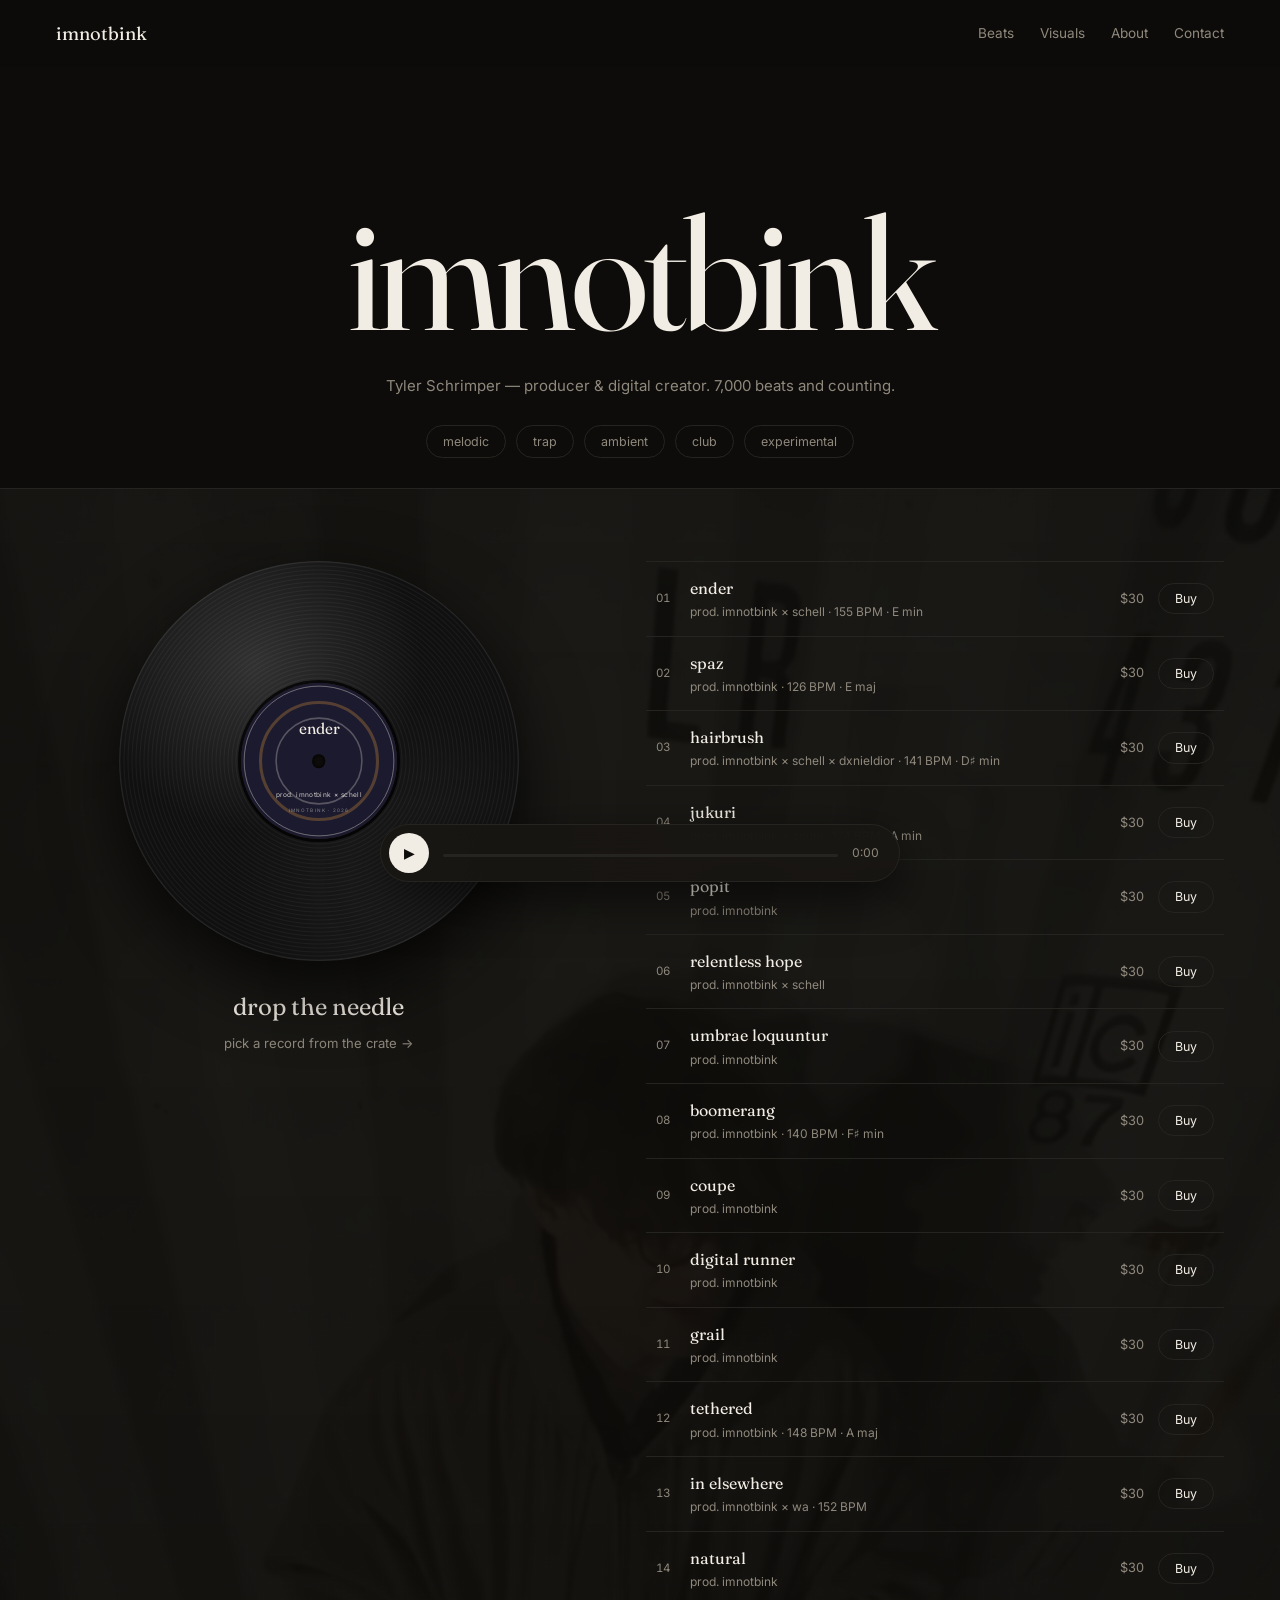
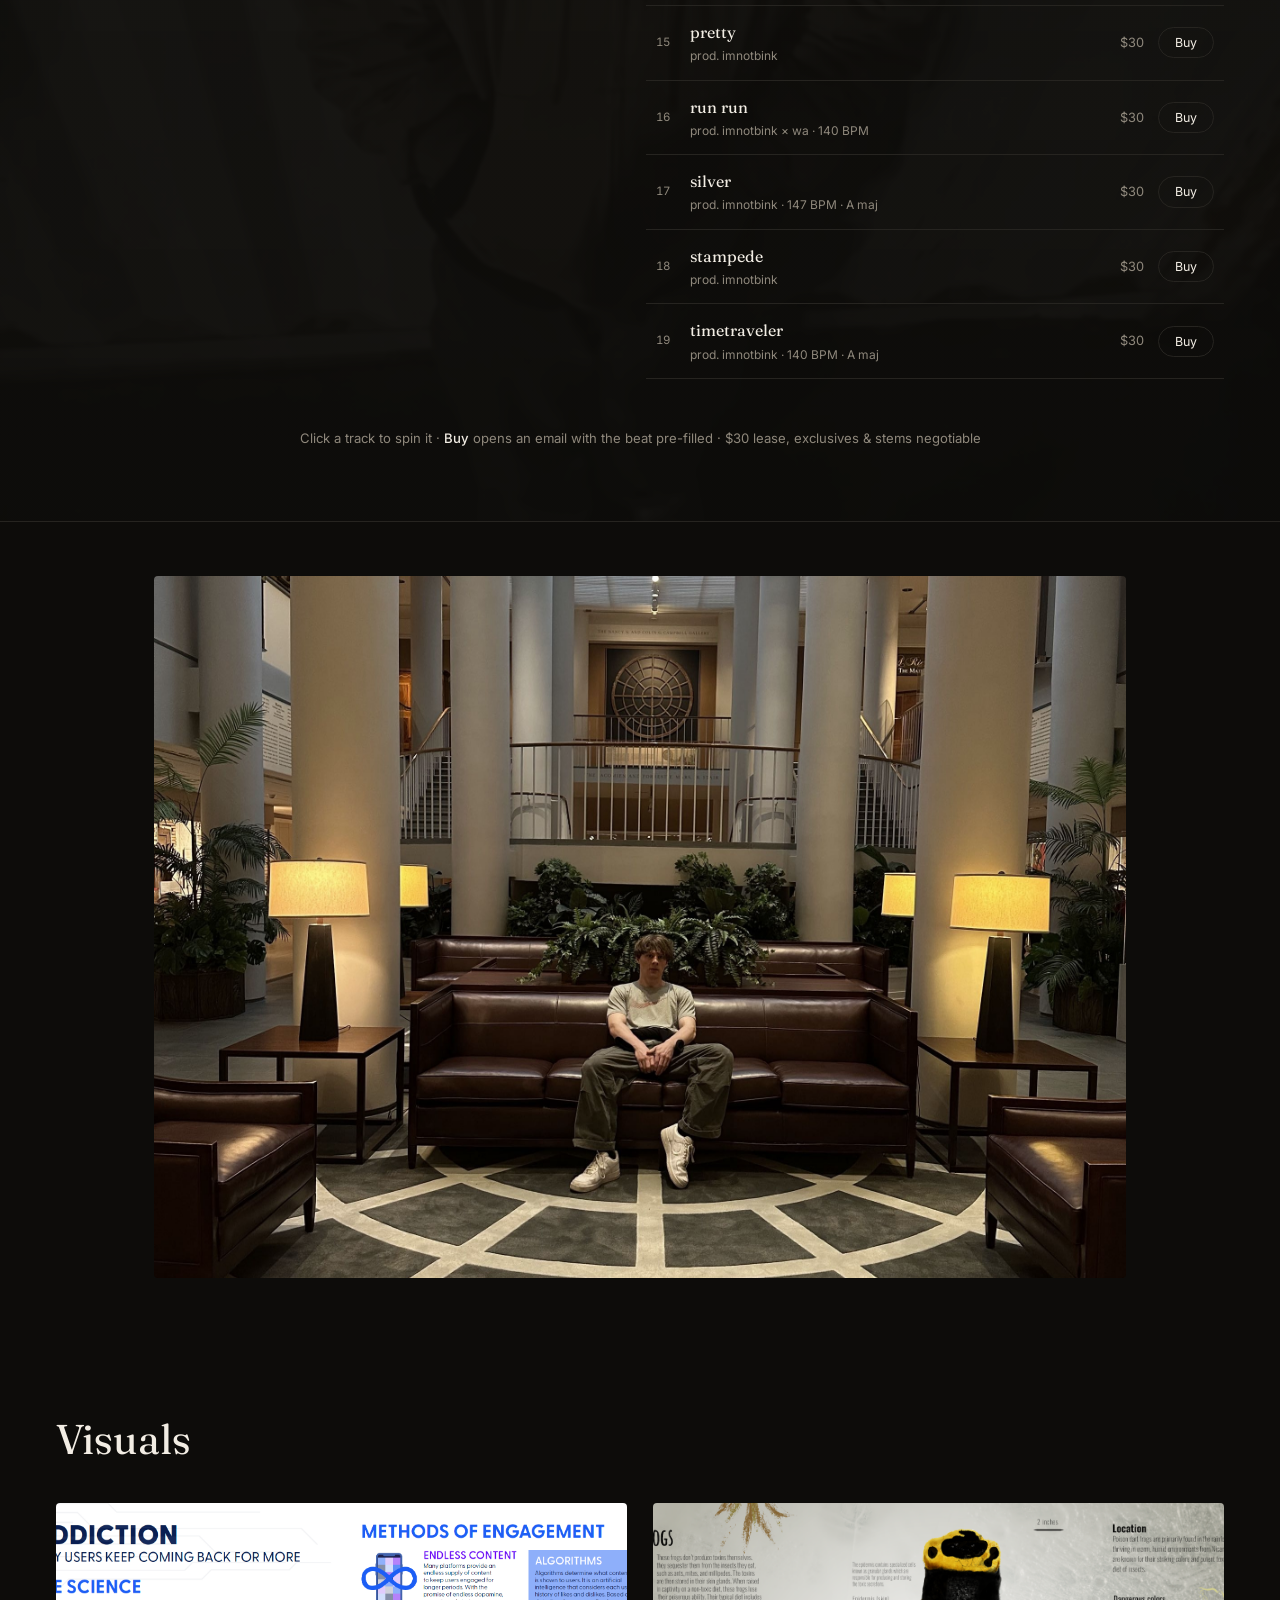
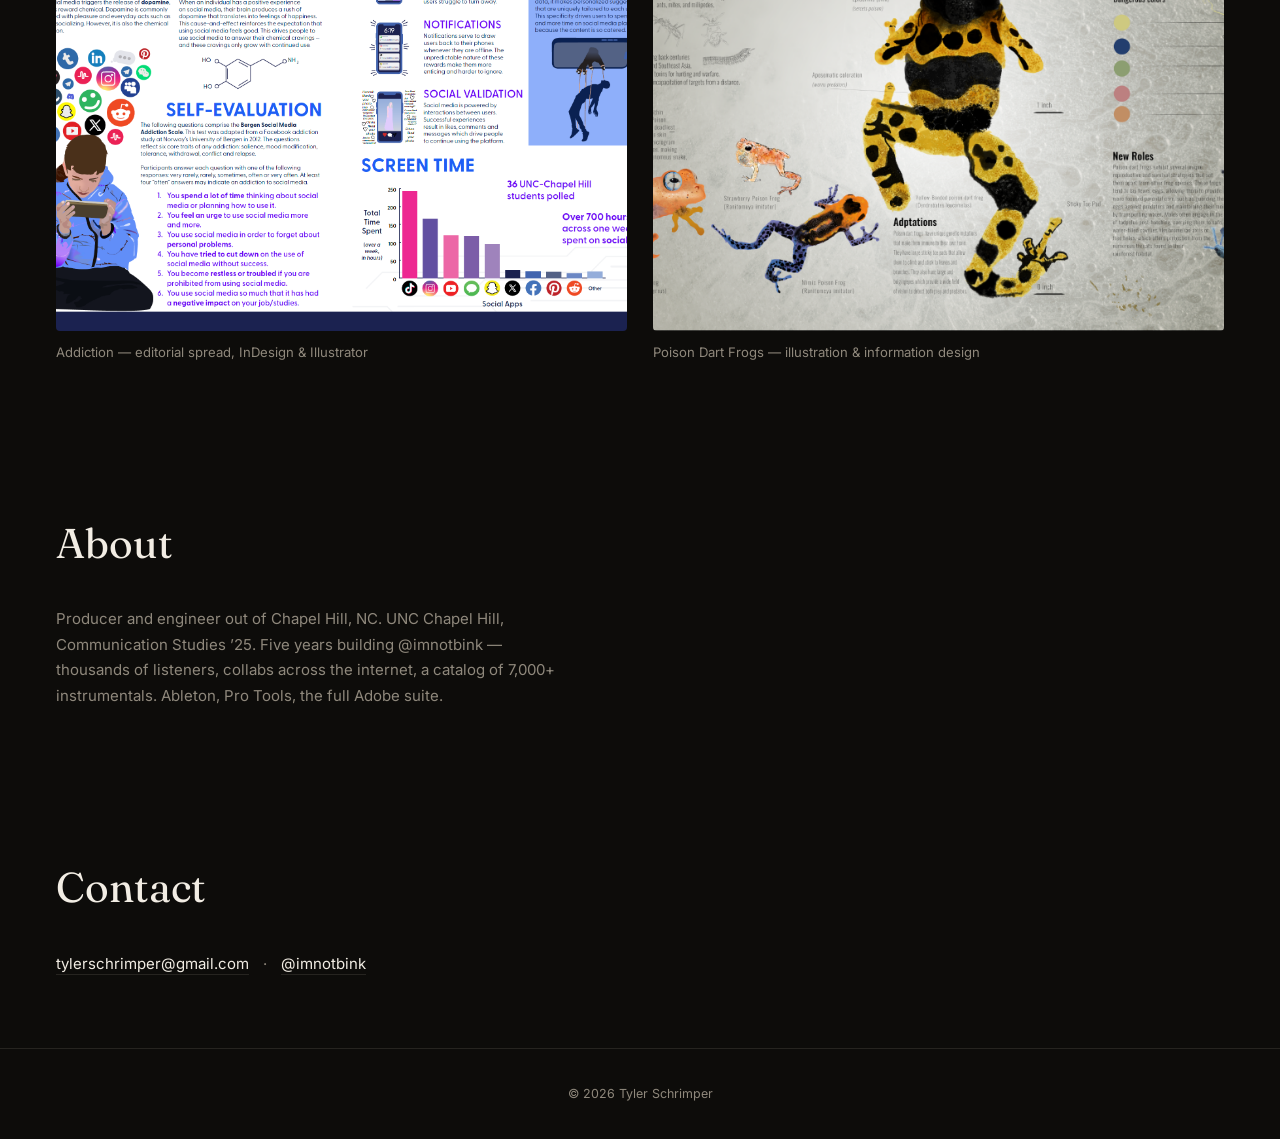
==== index.html @ 898bf763 "Vinyl turntable centerpiece + Desktop for-sale catalog + container photo backdrop - Beats section re" ====
<!DOCTYPE html>
<html lang="en">
<head>
  <meta charset="UTF-8" />
  <meta name="viewport" content="width=device-width, initial-scale=1.0" />
  <title>imnotbink — Tyler Schrimper</title>
  <meta name="description" content="imnotbink — Tyler Schrimper. Producer & digital creator. Beats, visuals, brand work." />
  <link rel="preconnect" href="https://fonts.googleapis.com" />
  <link rel="preconnect" href="https://fonts.gstatic.com" crossorigin />
  <link href="https://fonts.googleapis.com/css2?family=Fraunces:ital,opsz,wght@0,9..144,300..700;1,9..144,300..700&family=Inter:wght@400;500&display=swap" rel="stylesheet" />
  <link rel="stylesheet" href="style.css" />
</head>
<body>

  <nav class="nav">
    <a href="#top" class="logo">imnotbink</a>
    <div class="nav-links">
      <a href="#beats">Beats</a>
      <a href="#visuals">Visuals</a>
      <a href="#about">About</a>
      <a href="#contact">Contact</a>
    </div>
  </nav>

  <header class="hero" id="top">
    <h1>imnotbink</h1>
    <p class="hero-sub">Tyler Schrimper — producer &amp; digital creator. 7,000 beats and counting.</p>
    <div class="tags">
      <span>melodic</span><span>trap</span><span>ambient</span><span>club</span><span>experimental</span>
    </div>
  </header>

  <section id="beats" class="section beats-stage">
    <div class="stage">
      <div class="turntable">
        <div class="vinyl" id="vinyl">
          <div class="vinyl-label" id="vinylLabel"></div>
        </div>
        <div class="now">
          <div class="now-title" id="nowTitle">drop the needle</div>
          <div class="now-credit" id="nowCredit">pick a record from the crate →</div>
        </div>
      </div>
      <ol class="tracklist" id="tracklist"></ol>
    </div>
    <p class="note">Click a track to spin it · <b>Buy</b> opens an email with the beat pre-filled · $30 lease, exclusives &amp; stems negotiable</p>
  </section>

  <section id="photo" class="photo-block">
    <img src="img/tyler.jpg" alt="Tyler Schrimper" />
  </section>

  <section id="visuals" class="section">
    <h2>Visuals</h2>
    <div class="design-grid">
      <figure>
        <img src="img/addiction.png" alt="Infographic on social media addiction" loading="lazy" />
        <figcaption>Addiction — editorial spread, InDesign &amp; Illustrator</figcaption>
      </figure>
      <figure>
        <img src="img/frog.png" alt="Poison dart frog illustrated infographic" loading="lazy" />
        <figcaption>Poison Dart Frogs — illustration &amp; information design</figcaption>
      </figure>
    </div>
  </section>

  <section id="about" class="section about">
    <h2>About</h2>
    <p>
      Producer and engineer out of Chapel Hill, NC. UNC Chapel Hill,
      Communication Studies ’25. Five years building @imnotbink —
      thousands of listeners, collabs across the internet, a catalog of
      7,000+ instrumentals. Ableton, Pro Tools, the full Adobe suite.
    </p>
  </section>

  <section id="contact" class="section contact">
    <h2>Contact</h2>
    <p>
      <a href="mailto:tylerschrimper@gmail.com">tylerschrimper@gmail.com</a>
      <span>·</span>
      <a href="https://instagram.com/imnotbink" target="_blank" rel="noopener">@imnotbink</a>
    </p>
  </section>

  <footer>© 2026 Tyler Schrimper</footer>

  <div class="player-bar" id="playerBar" hidden>
    <button id="pbToggle" aria-label="Play/pause">▶</button>
    <div class="pb-info">
      <b id="pbTitle"></b>
      <div class="pb-track"><div class="pb-progress" id="pbProgress"></div></div>
    </div>
    <span id="pbTime">0:00</span>
  </div>

  <script src="script.js"></script>
</body>
</html>
---- style.css ----
/* imnotbink — minimal, Foliom-inspired */

:root {
  --bg: #0d0c0a;
  --text: #f2ede4;
  --muted: #8f887c;
  --line: #262420;
  --accent: #f2ede4;
}

* { margin: 0; padding: 0; box-sizing: border-box; }
html { scroll-behavior: smooth; }

body {
  background: var(--bg);
  color: var(--text);
  font-family: "Inter", system-ui, sans-serif;
  font-size: 15px;
  line-height: 1.7;
  -webkit-font-smoothing: antialiased;
}

h1, h2, .logo { font-family: "Fraunces", Georgia, serif; font-weight: 400; }
a { color: var(--text); text-decoration: none; }
img { max-width: 100%; display: block; }

/* ---------- nav ---------- */
.nav {
  position: sticky; top: 0; z-index: 50;
  display: flex; align-items: center; justify-content: space-between;
  padding: 18px clamp(20px, 5vw, 56px);
  background: rgba(13, 12, 10, 0.85);
  backdrop-filter: blur(12px);
}
.logo { font-size: 1.15rem; }
.nav-links { display: flex; gap: 26px; }
.nav-links a { color: var(--muted); font-size: 0.85rem; }
.nav-links a:hover { color: var(--text); }

/* ---------- hero ---------- */
.hero {
  text-align: center;
  padding: clamp(70px, 14vh, 150px) 20px 30px;
}
.hero h1 {
  font-size: clamp(4rem, 14vw, 10rem);
  line-height: 1;
  letter-spacing: -0.03em;
}
.hero-sub { color: var(--muted); margin-top: 20px; }
.tags { display: flex; gap: 10px; justify-content: center; flex-wrap: wrap; margin-top: 26px; }
.tags span {
  border: 1px solid var(--line);
  border-radius: 999px;
  padding: 5px 16px;
  font-size: 0.78rem;
  color: var(--muted);
}

/* ---------- beats: turntable + crate ---------- */
.section { padding: clamp(50px, 8vh, 90px) clamp(20px, 5vw, 56px); }

.beats-stage {
  position: relative;
  background:
    linear-gradient(rgba(13, 12, 10, 0.9), rgba(13, 12, 10, 0.96)),
    url("img/container.jpg") center 30% / cover no-repeat;
  border-block: 1px solid var(--line);
}

.stage {
  display: grid;
  grid-template-columns: minmax(320px, 1fr) minmax(300px, 1.1fr);
  gap: clamp(30px, 5vw, 70px);
  align-items: start;
}

.turntable {
  position: sticky; top: 90px;
  text-align: center;
}
.vinyl {
  position: relative;
  width: min(400px, 78vw);
  aspect-ratio: 1;
  margin: 0 auto;
  border-radius: 50%;
  background:
    radial-gradient(circle at 34% 26%, rgba(255, 255, 255, 0.14), transparent 42%),
    radial-gradient(circle at 70% 78%, rgba(255, 255, 255, 0.05), transparent 40%),
    repeating-radial-gradient(circle, #101010 0px, #101010 2px, #1b1b1b 3px, #101010 4px),
    #101010;
  box-shadow: 0 26px 70px rgba(0, 0, 0, 0.75), inset 0 0 2px rgba(255, 255, 255, 0.25);
}
.vinyl.spinning { animation: spin 1.8s linear infinite; }
@keyframes spin { to { transform: rotate(360deg); } }

.vinyl-label {
  position: absolute; inset: 30.5%;
  border-radius: 50%;
  overflow: hidden;
  background: #262019;
  box-shadow: 0 0 0 3px rgba(0, 0, 0, 0.8);
}
.vinyl-label svg { width: 100%; height: 100%; display: block; }
/* spindle hole */
.vinyl::after {
  content: "";
  position: absolute; left: 50%; top: 50%;
  width: 3.4%; aspect-ratio: 1;
  transform: translate(-50%, -50%);
  border-radius: 50%;
  background: var(--bg);
  box-shadow: inset 0 0 4px #000;
}

.now { margin-top: 26px; }
.now-title { font-family: "Fraunces", Georgia, serif; font-size: 1.5rem; }
.now-credit { color: var(--muted); font-size: 0.82rem; margin-top: 4px; }

/* crate */
.tracklist { list-style: none; counter-reset: trk; }
.tracklist li {
  counter-increment: trk;
  display: flex; align-items: center; gap: 14px;
  padding: 13px 10px;
  border-bottom: 1px solid var(--line);
  cursor: pointer;
  transition: background 0.15s ease;
}
.tracklist li:first-child { border-top: 1px solid var(--line); }
.tracklist li:hover { background: rgba(242, 237, 228, 0.05); }
.tracklist li.playing { background: rgba(242, 237, 228, 0.08); }
.tracklist li::before {
  content: counter(trk, decimal-leading-zero);
  color: var(--muted); font-size: 0.72rem;
  width: 20px; flex: none;
  font-variant-numeric: tabular-nums;
}
.trk-main { flex: 1; min-width: 0; }
.trk-title { font-family: "Fraunces", Georgia, serif; font-size: 1rem; }
.tracklist li.playing .trk-title::after { content: " ♪"; }
.trk-sub { color: var(--muted); font-size: 0.75rem; }
.trk-price { color: var(--muted); font-size: 0.8rem; flex: none; }
.beat-buy {
  flex: none;
  border: 1px solid var(--line);
  border-radius: 999px;
  padding: 4px 16px;
  font-size: 0.78rem;
  transition: border-color 0.2s ease, background 0.2s ease, color 0.2s ease;
}
.beat-buy:hover { background: var(--text); color: var(--bg); border-color: var(--text); }

.note { text-align: center; color: var(--muted); font-size: 0.82rem; margin-top: 48px; }
.note b { color: var(--text); font-weight: 500; }

@media (max-width: 820px) {
  .stage { grid-template-columns: 1fr; }
  .turntable { position: static; }
}

/* ---------- photo ---------- */
.photo-block { padding: clamp(30px, 6vh, 70px) clamp(20px, 12vw, 200px); }
.photo-block img {
  width: 100%;
  max-height: 78vh;
  object-fit: cover;
  border-radius: 4px;
  filter: saturate(0.92);
}

/* ---------- visuals ---------- */
.section h2 { font-size: clamp(1.8rem, 4vw, 2.6rem); margin-bottom: 28px; }
.design-grid {
  display: grid;
  grid-template-columns: repeat(auto-fit, minmax(300px, 1fr));
  gap: 26px;
}
.design-grid img { border-radius: 4px; aspect-ratio: 4/3; object-fit: cover; }
.design-grid figcaption { color: var(--muted); font-size: 0.82rem; margin-top: 10px; }

/* ---------- about / contact ---------- */
.about p { max-width: 58ch; color: var(--muted); }
.contact p { color: var(--muted); }
.contact a { border-bottom: 1px solid var(--line); padding-bottom: 1px; }
.contact a:hover { border-color: var(--text); }
.contact span { margin: 0 10px; }

footer {
  padding: 34px;
  text-align: center;
  color: var(--muted);
  font-size: 0.78rem;
  border-top: 1px solid var(--line);
}

/* ---------- player bar ---------- */
.player-bar {
  position: fixed; left: 50%; bottom: 18px; transform: translateX(-50%);
  width: min(520px, calc(100vw - 32px));
  display: flex; align-items: center; gap: 14px;
  background: rgba(24, 22, 19, 0.92);
  backdrop-filter: blur(14px);
  border: 1px solid var(--line);
  border-radius: 999px;
  padding: 8px 20px 8px 8px;
  box-shadow: 0 16px 50px rgba(0, 0, 0, 0.6);
  z-index: 60;
}
.player-bar button {
  width: 40px; height: 40px; border-radius: 50%; border: none; cursor: pointer;
  background: var(--text); color: var(--bg); font-size: 0.9rem;
}
.pb-info { flex: 1; min-width: 0; }
.pb-info b { font-family: "Fraunces", Georgia, serif; font-weight: 400; font-size: 0.9rem; display: block; margin-bottom: 5px; }
.pb-track { height: 3px; background: var(--line); border-radius: 999px; cursor: pointer; }
.pb-progress { height: 100%; width: 0; background: var(--text); border-radius: 999px; }
#pbTime { color: var(--muted); font-size: 0.75rem; font-variant-numeric: tabular-nums; }

@media (max-width: 640px) {
  .nav-links a:not(:first-child) { display: none; }
}
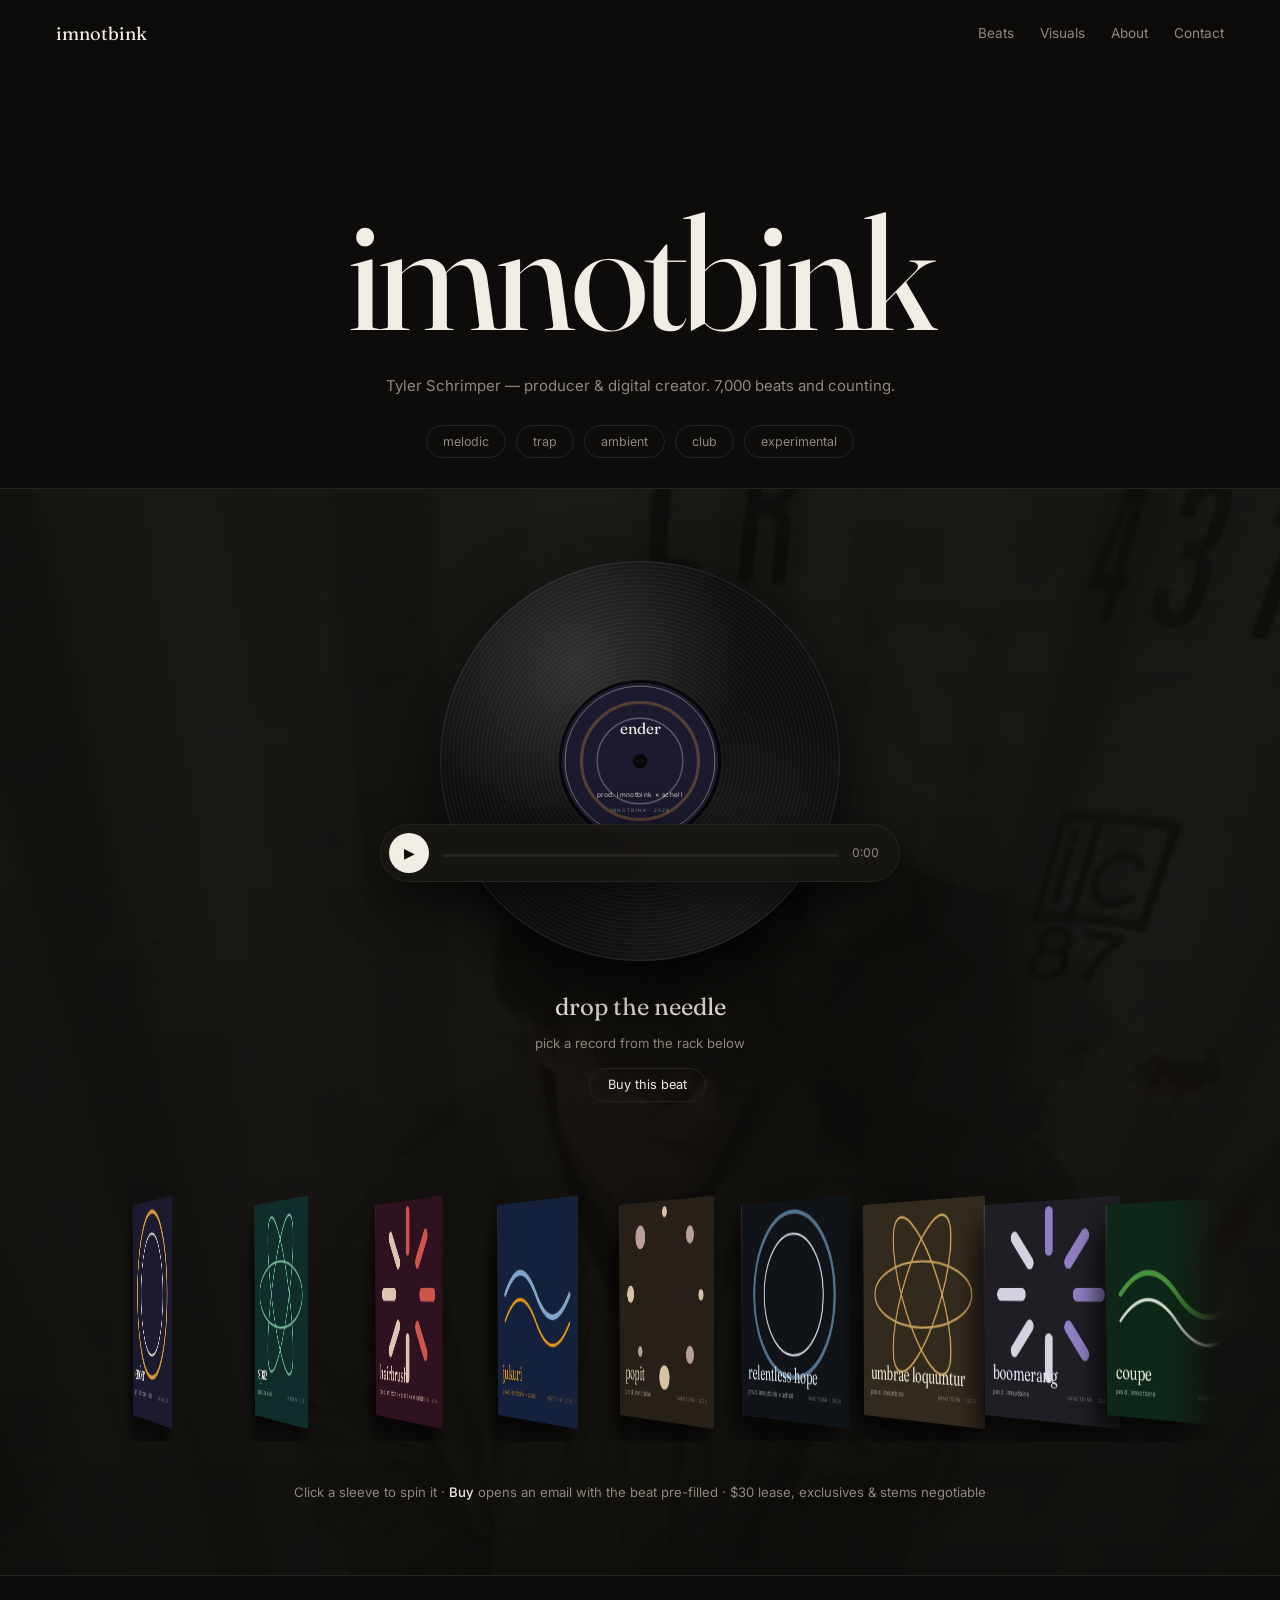
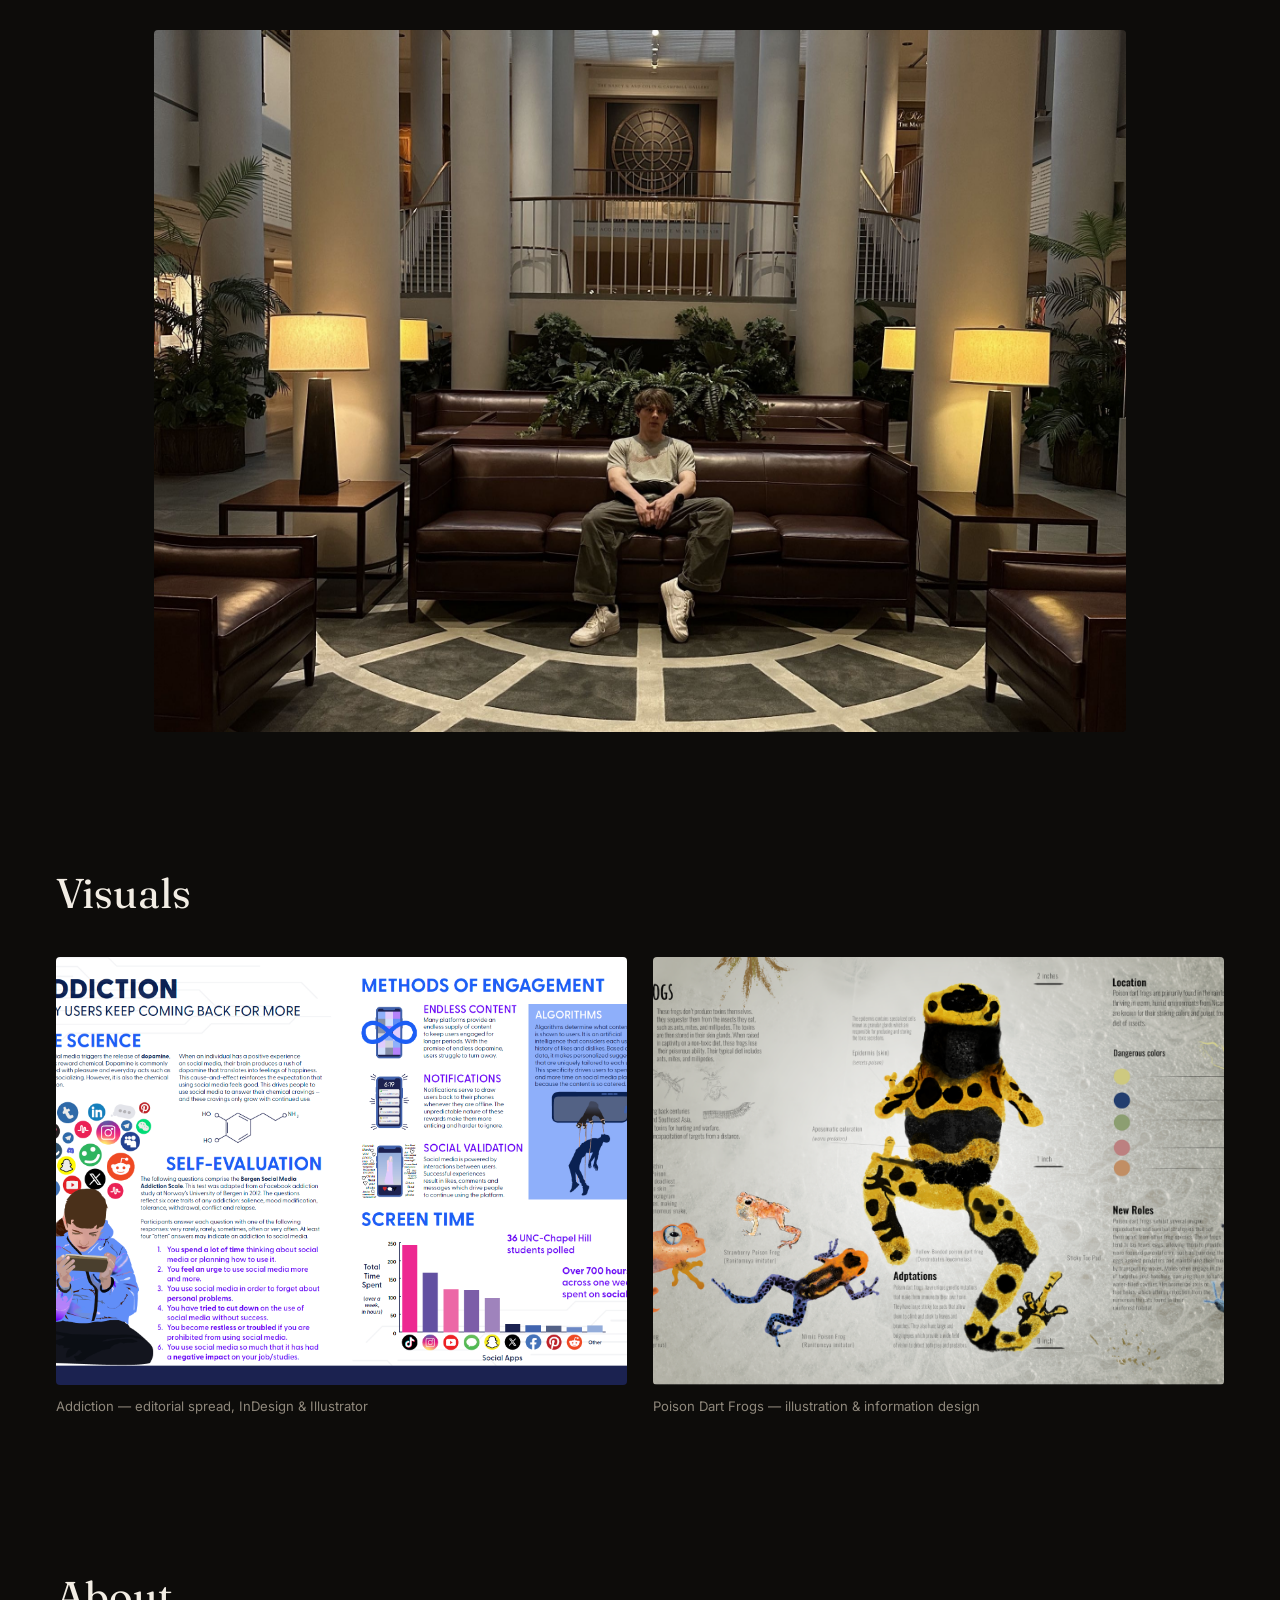
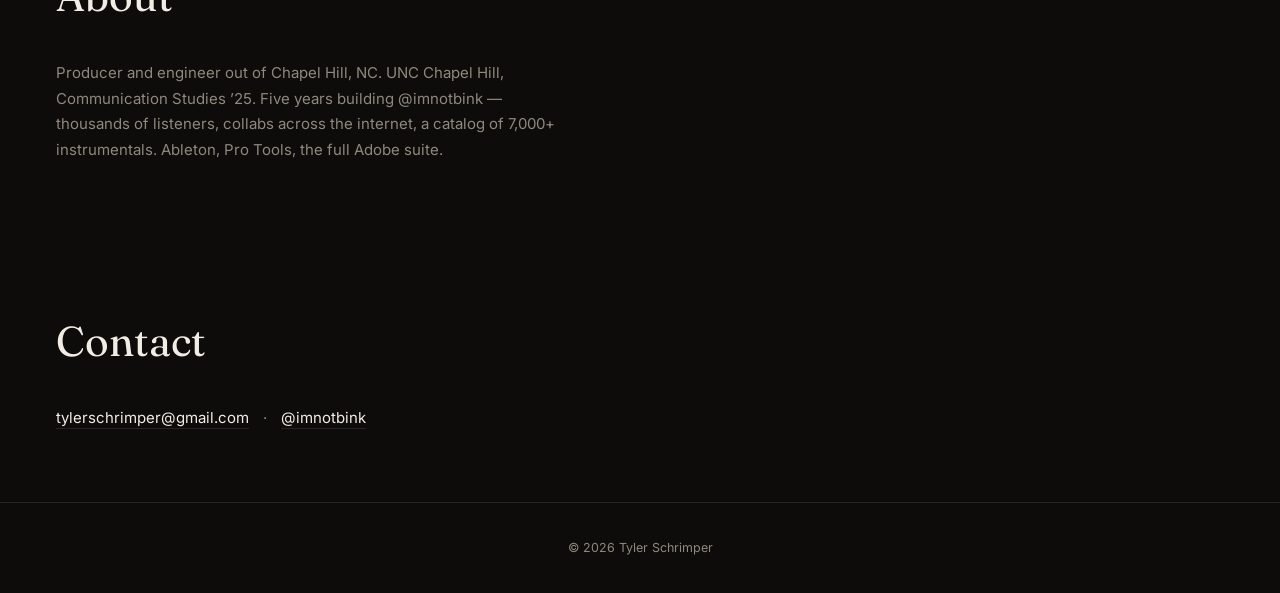
==== commit ab39c336: "Foliom-style fanned sleeve rack replaces crate tracklist - 19 square sleeves with generative art, st" ====
--- a/index.html
+++ b/index.html
@@ -31,19 +31,23 @@
   </header>
 
   <section id="beats" class="section beats-stage">
-    <div class="stage">
-      <div class="turntable">
-        <div class="vinyl" id="vinyl">
-          <div class="vinyl-label" id="vinylLabel"></div>
-        </div>
-        <div class="now">
-          <div class="now-title" id="nowTitle">drop the needle</div>
-          <div class="now-credit" id="nowCredit">pick a record from the crate →</div>
+    <div class="turntable">
+      <div class="vinyl" id="vinyl">
+        <div class="vinyl-label" id="vinylLabel"></div>
+      </div>
+      <div class="now">
+        <div class="now-title" id="nowTitle">drop the needle</div>
+        <div class="now-credit" id="nowCredit">pick a record from the rack below</div>
+        <div class="now-buy" id="nowBuy" hidden>
+          <span id="nowPrice"></span>
+          <a class="beat-buy" id="nowBuyLink" href="#">Buy this beat</a>
         </div>
       </div>
-      <ol class="tracklist" id="tracklist"></ol>
     </div>
-    <p class="note">Click a track to spin it · <b>Buy</b> opens an email with the beat pre-filled · $30 lease, exclusives &amp; stems negotiable</p>
+    <div class="rack-wrap">
+      <div class="rack" id="rack"></div>
+    </div>
+    <p class="note">Click a sleeve to spin it · <b>Buy</b> opens an email with the beat pre-filled · $30 lease, exclusives &amp; stems negotiable</p>
   </section>
 
   <section id="photo" class="photo-block">
--- a/style.css
+++ b/style.css
@@ -68,15 +68,7 @@
   border-block: 1px solid var(--line);
 }
 
-.stage {
-  display: grid;
-  grid-template-columns: minmax(320px, 1fr) minmax(300px, 1.1fr);
-  gap: clamp(30px, 5vw, 70px);
-  align-items: start;
-}
-
 .turntable {
-  position: sticky; top: 90px;
   text-align: center;
 }
 .vinyl {
@@ -117,48 +109,86 @@
 .now { margin-top: 26px; }
 .now-title { font-family: "Fraunces", Georgia, serif; font-size: 1.5rem; }
 .now-credit { color: var(--muted); font-size: 0.82rem; margin-top: 4px; }
-
-/* crate */
-.tracklist { list-style: none; counter-reset: trk; }
-.tracklist li {
-  counter-increment: trk;
-  display: flex; align-items: center; gap: 14px;
-  padding: 13px 10px;
-  border-bottom: 1px solid var(--line);
-  cursor: pointer;
-  transition: background 0.15s ease;
-}
-.tracklist li:first-child { border-top: 1px solid var(--line); }
-.tracklist li:hover { background: rgba(242, 237, 228, 0.05); }
-.tracklist li.playing { background: rgba(242, 237, 228, 0.08); }
-.tracklist li::before {
-  content: counter(trk, decimal-leading-zero);
-  color: var(--muted); font-size: 0.72rem;
-  width: 20px; flex: none;
-  font-variant-numeric: tabular-nums;
-}
-.trk-main { flex: 1; min-width: 0; }
-.trk-title { font-family: "Fraunces", Georgia, serif; font-size: 1rem; }
-.tracklist li.playing .trk-title::after { content: " ♪"; }
-.trk-sub { color: var(--muted); font-size: 0.75rem; }
-.trk-price { color: var(--muted); font-size: 0.8rem; flex: none; }
+.now-buy {
+  display: flex; align-items: center; justify-content: center; gap: 14px;
+  margin-top: 14px;
+}
+#nowPrice { color: var(--muted); font-size: 0.9rem; }
 .beat-buy {
-  flex: none;
   border: 1px solid var(--line);
   border-radius: 999px;
-  padding: 4px 16px;
-  font-size: 0.78rem;
+  padding: 5px 18px;
+  font-size: 0.8rem;
   transition: border-color 0.2s ease, background 0.2s ease, color 0.2s ease;
 }
 .beat-buy:hover { background: var(--text); color: var(--bg); border-color: var(--text); }
 
-.note { text-align: center; color: var(--muted); font-size: 0.82rem; margin-top: 48px; }
+/* ---------- fanned sleeve rack (Foliom-style) ---------- */
+.rack-wrap {
+  margin-top: clamp(40px, 7vh, 80px);
+  overflow-x: auto;
+  overflow-y: hidden;
+  padding: 40px 6vw 26px;
+  scrollbar-width: thin;
+  scrollbar-color: var(--line) transparent;
+  /* fade the row edges */
+  mask-image: linear-gradient(90deg, transparent, #000 5%, #000 95%, transparent);
+  -webkit-mask-image: linear-gradient(90deg, transparent, #000 5%, #000 95%, transparent);
+}
+.rack {
+  display: flex;
+  align-items: flex-end;
+  width: max-content;
+  margin: 0 auto;
+  perspective: 1400px;
+  perspective-origin: 50% 40%;
+}
+.sleeve {
+  position: relative;
+  flex: none;
+  width: clamp(150px, 17vw, 210px);
+  aspect-ratio: 1;
+  margin-right: calc(clamp(150px, 17vw, 210px) * -0.42);
+  cursor: pointer;
+  transform: rotateY(-42deg);
+  transform-style: preserve-3d;
+  transform-origin: left center;
+  transition: transform 0.4s cubic-bezier(0.2, 0.8, 0.2, 1), z-index 0s 0.1s;
+  z-index: 1;
+  filter: drop-shadow(-18px 22px 18px rgba(0, 0, 0, 0.65));
+}
+.sleeve:last-child { margin-right: 0; }
+.sleeve:hover, .sleeve.playing {
+  transform: rotateY(-12deg) translateY(-22px) translateZ(60px);
+  z-index: 10;
+  transition-delay: 0s;
+}
+.sleeve svg { width: 100%; height: 100%; display: block; border-radius: 2px; }
+/* sleeve edge — fake cardboard depth */
+.sleeve::before {
+  content: "";
+  position: absolute;
+  left: -7px; top: 1px; bottom: 1px;
+  width: 7px;
+  background: linear-gradient(rgba(255, 255, 255, 0.12), rgba(0, 0, 0, 0.4));
+  transform: rotateY(-70deg);
+  transform-origin: right center;
+}
+.sleeve-caption {
+  position: absolute;
+  left: 50%; bottom: -26px;
+  transform: translateX(-50%);
+  white-space: nowrap;
+  font-size: 0.72rem;
+  color: var(--muted);
+  opacity: 0;
+  transition: opacity 0.25s ease;
+  pointer-events: none;
+}
+.sleeve:hover .sleeve-caption, .sleeve.playing .sleeve-caption { opacity: 1; }
+
+.note { text-align: center; color: var(--muted); font-size: 0.82rem; margin-top: 40px; }
 .note b { color: var(--text); font-weight: 500; }
-
-@media (max-width: 820px) {
-  .stage { grid-template-columns: 1fr; }
-  .turntable { position: static; }
-}
 
 /* ---------- photo ---------- */
 .photo-block { padding: clamp(30px, 6vh, 70px) clamp(20px, 12vw, 200px); }
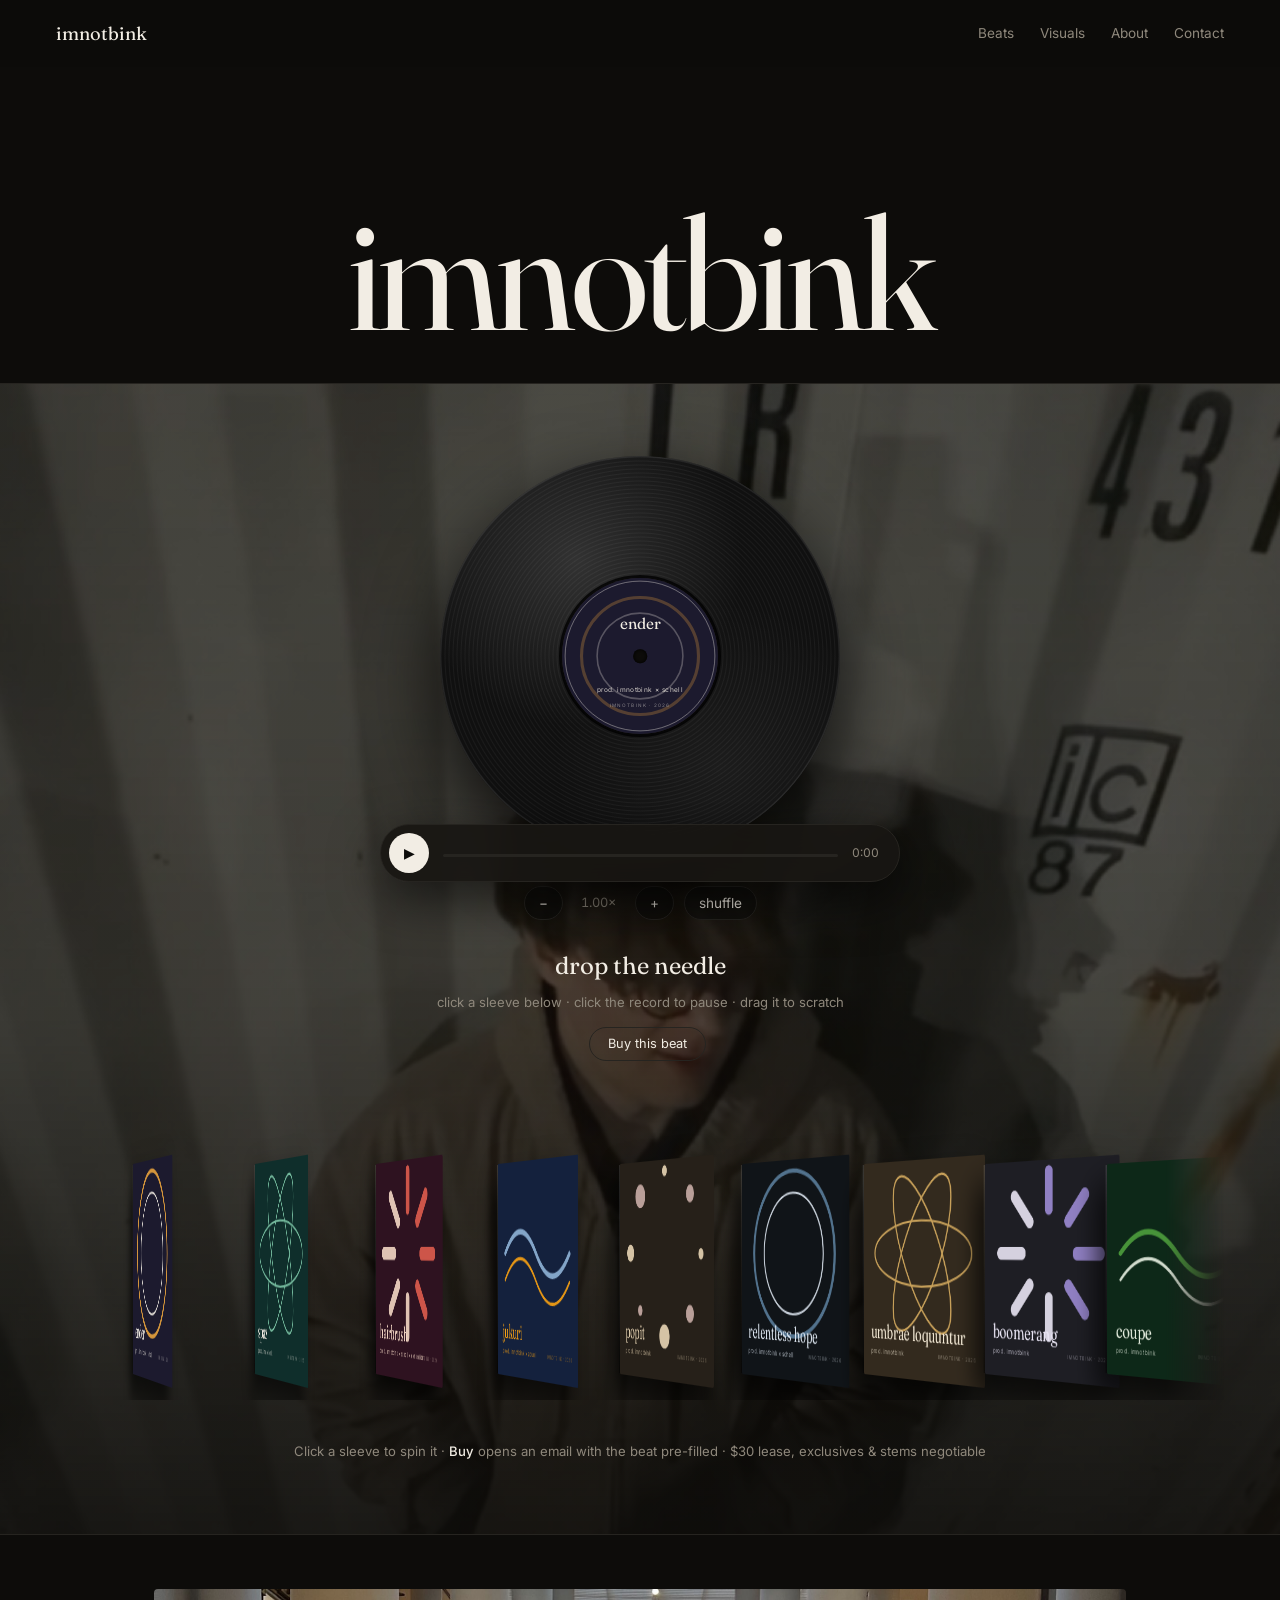
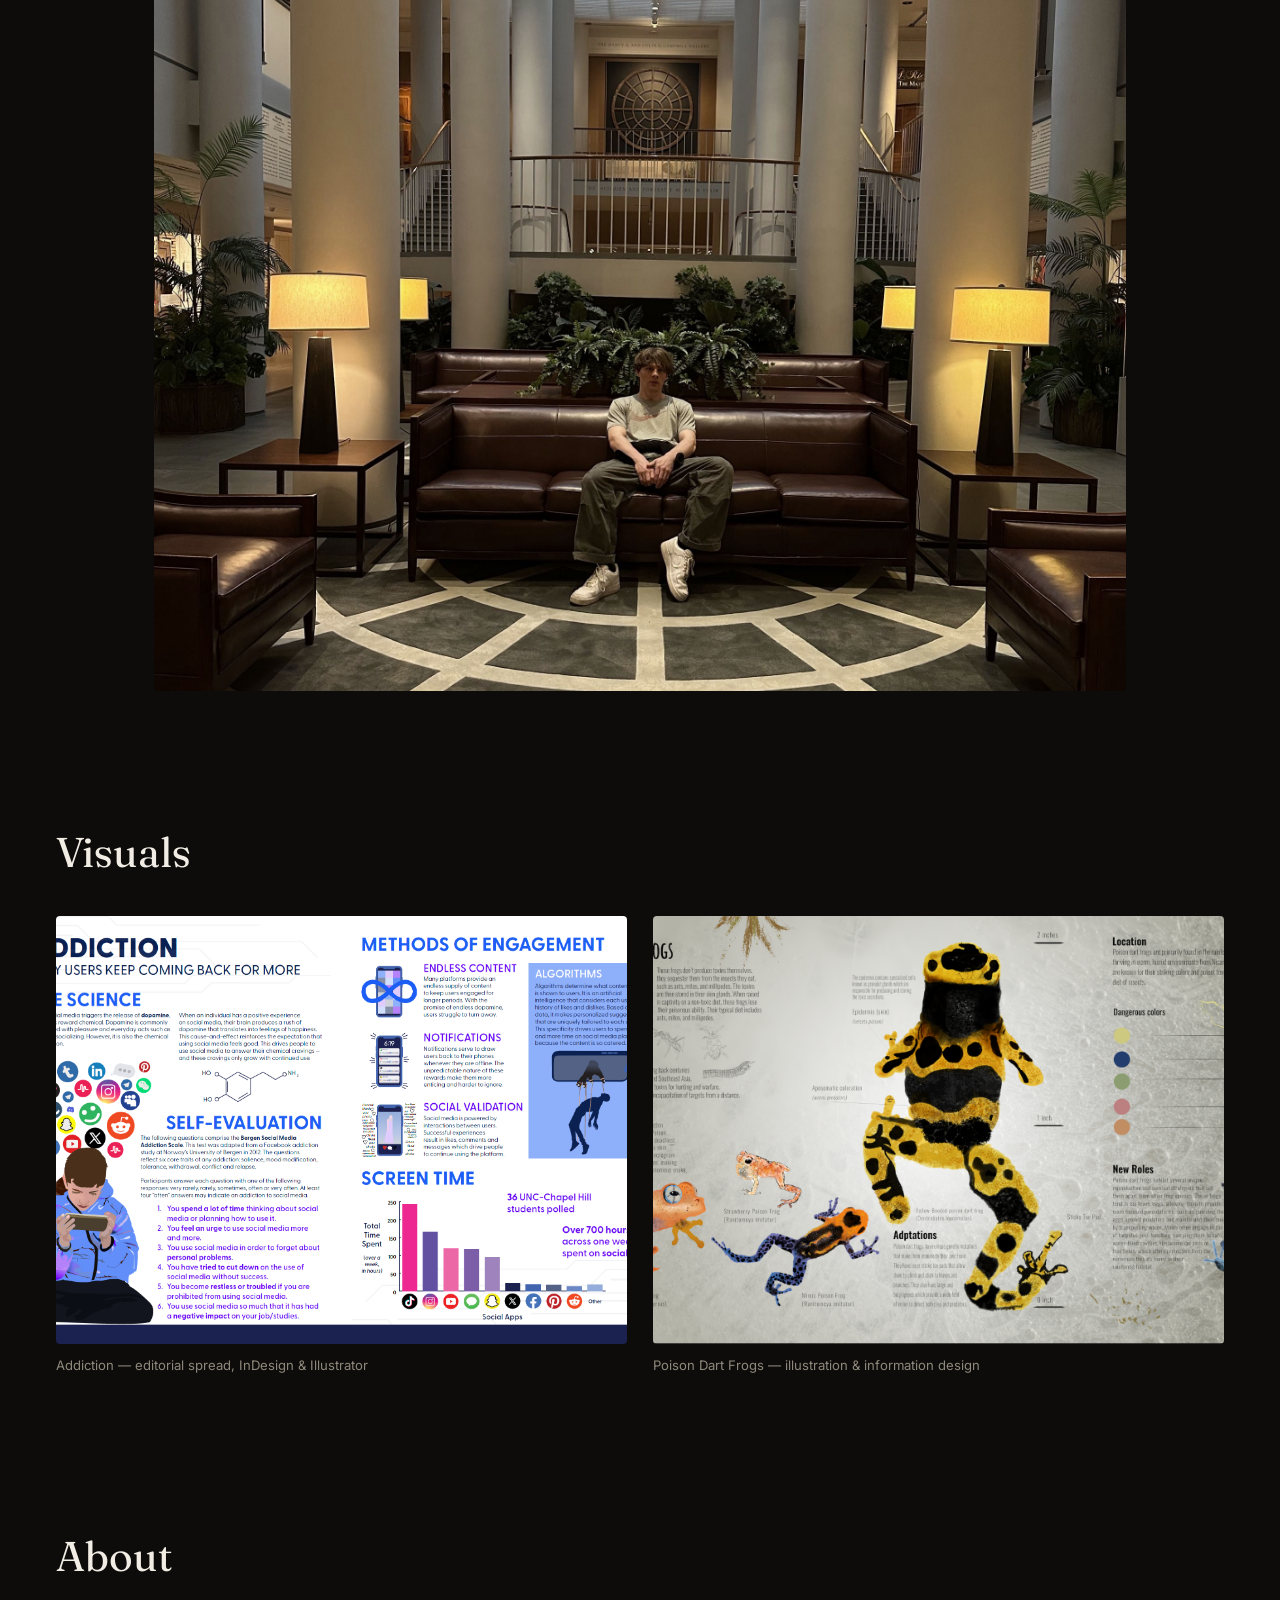
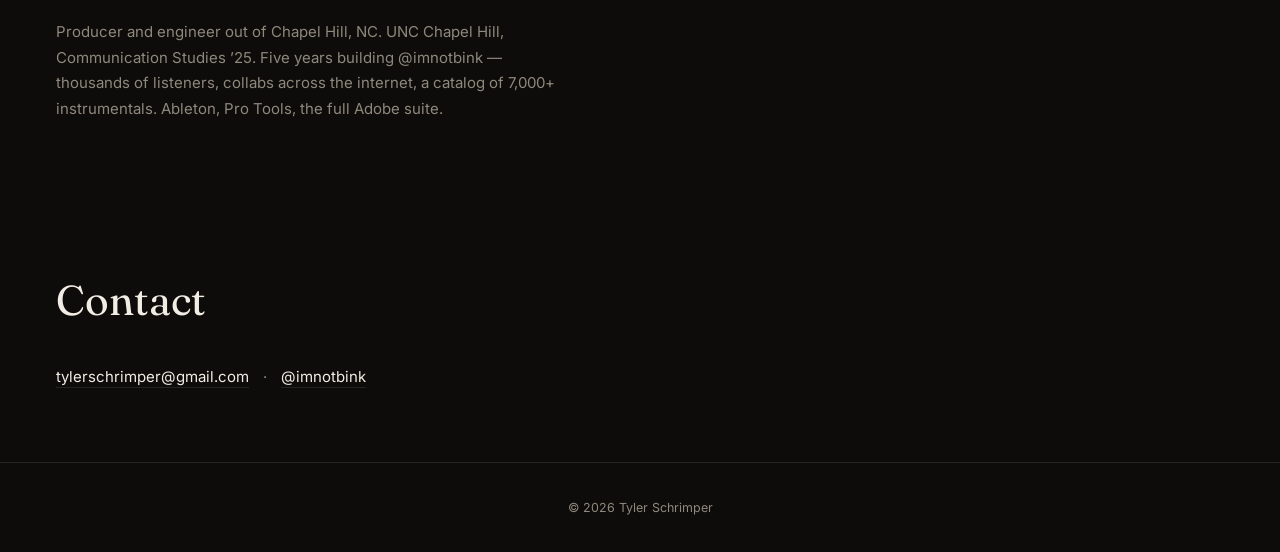
==== commit aa2fb42c: "Interactive deck: scratchable vinyl, speed control, shuffle; stripped hero; photo backdrop way more " ====
--- a/index.html
+++ b/index.html
@@ -24,10 +24,6 @@
 
   <header class="hero" id="top">
     <h1>imnotbink</h1>
-    <p class="hero-sub">Tyler Schrimper — producer &amp; digital creator. 7,000 beats and counting.</p>
-    <div class="tags">
-      <span>melodic</span><span>trap</span><span>ambient</span><span>club</span><span>experimental</span>
-    </div>
   </header>
 
   <section id="beats" class="section beats-stage">
@@ -35,9 +31,15 @@
       <div class="vinyl" id="vinyl">
         <div class="vinyl-label" id="vinylLabel"></div>
       </div>
+      <div class="deck-controls">
+        <button class="deck-btn" id="speedDown" aria-label="Slow down">−</button>
+        <span class="deck-speed" id="speedLabel">1.00×</span>
+        <button class="deck-btn" id="speedUp" aria-label="Speed up">+</button>
+        <button class="deck-btn deck-shuffle" id="shuffleBtn" aria-pressed="false">shuffle</button>
+      </div>
       <div class="now">
         <div class="now-title" id="nowTitle">drop the needle</div>
-        <div class="now-credit" id="nowCredit">pick a record from the rack below</div>
+        <div class="now-credit" id="nowCredit">click a sleeve below · click the record to pause · drag it to scratch</div>
         <div class="now-buy" id="nowBuy" hidden>
           <span id="nowPrice"></span>
           <a class="beat-buy" id="nowBuyLink" href="#">Buy this beat</a>
--- a/style.css
+++ b/style.css
@@ -47,15 +47,6 @@
   line-height: 1;
   letter-spacing: -0.03em;
 }
-.hero-sub { color: var(--muted); margin-top: 20px; }
-.tags { display: flex; gap: 10px; justify-content: center; flex-wrap: wrap; margin-top: 26px; }
-.tags span {
-  border: 1px solid var(--line);
-  border-radius: 999px;
-  padding: 5px 16px;
-  font-size: 0.78rem;
-  color: var(--muted);
-}
 
 /* ---------- beats: turntable + crate ---------- */
 .section { padding: clamp(50px, 8vh, 90px) clamp(20px, 5vw, 56px); }
@@ -63,7 +54,7 @@
 .beats-stage {
   position: relative;
   background:
-    linear-gradient(rgba(13, 12, 10, 0.9), rgba(13, 12, 10, 0.96)),
+    linear-gradient(rgba(13, 12, 10, 0.55), rgba(13, 12, 10, 0.68) 55%, rgba(13, 12, 10, 0.92)),
     url("img/container.jpg") center 30% / cover no-repeat;
   border-block: 1px solid var(--line);
 }
@@ -84,8 +75,41 @@
     #101010;
   box-shadow: 0 26px 70px rgba(0, 0, 0, 0.75), inset 0 0 2px rgba(255, 255, 255, 0.25);
 }
-.vinyl.spinning { animation: spin 1.8s linear infinite; }
+.vinyl {
+  cursor: grab;
+  touch-action: none;
+  user-select: none;
+  -webkit-user-select: none;
+  will-change: transform;
+}
+.vinyl.spinning { animation: spin var(--spin-dur, 1.8s) linear infinite; }
 @keyframes spin { to { transform: rotate(360deg); } }
+.vinyl.scratching { cursor: grabbing; animation: none; }
+
+.deck-controls {
+  display: flex; align-items: center; justify-content: center; gap: 10px;
+  margin-top: 30px;
+}
+.deck-btn {
+  border: 1px solid var(--line);
+  background: rgba(13, 12, 10, 0.6);
+  color: var(--text);
+  border-radius: 999px;
+  min-width: 34px; height: 34px;
+  padding: 0 14px;
+  font-size: 0.85rem;
+  font-family: "Inter", sans-serif;
+  cursor: pointer;
+  transition: border-color 0.2s ease, background 0.2s ease, color 0.2s ease;
+}
+.deck-btn:hover { border-color: var(--text); }
+.deck-btn[aria-pressed="true"] { background: var(--text); color: var(--bg); border-color: var(--text); }
+.deck-speed {
+  color: var(--muted);
+  font-size: 0.8rem;
+  min-width: 52px;
+  font-variant-numeric: tabular-nums;
+}
 
 .vinyl-label {
   position: absolute; inset: 30.5%;
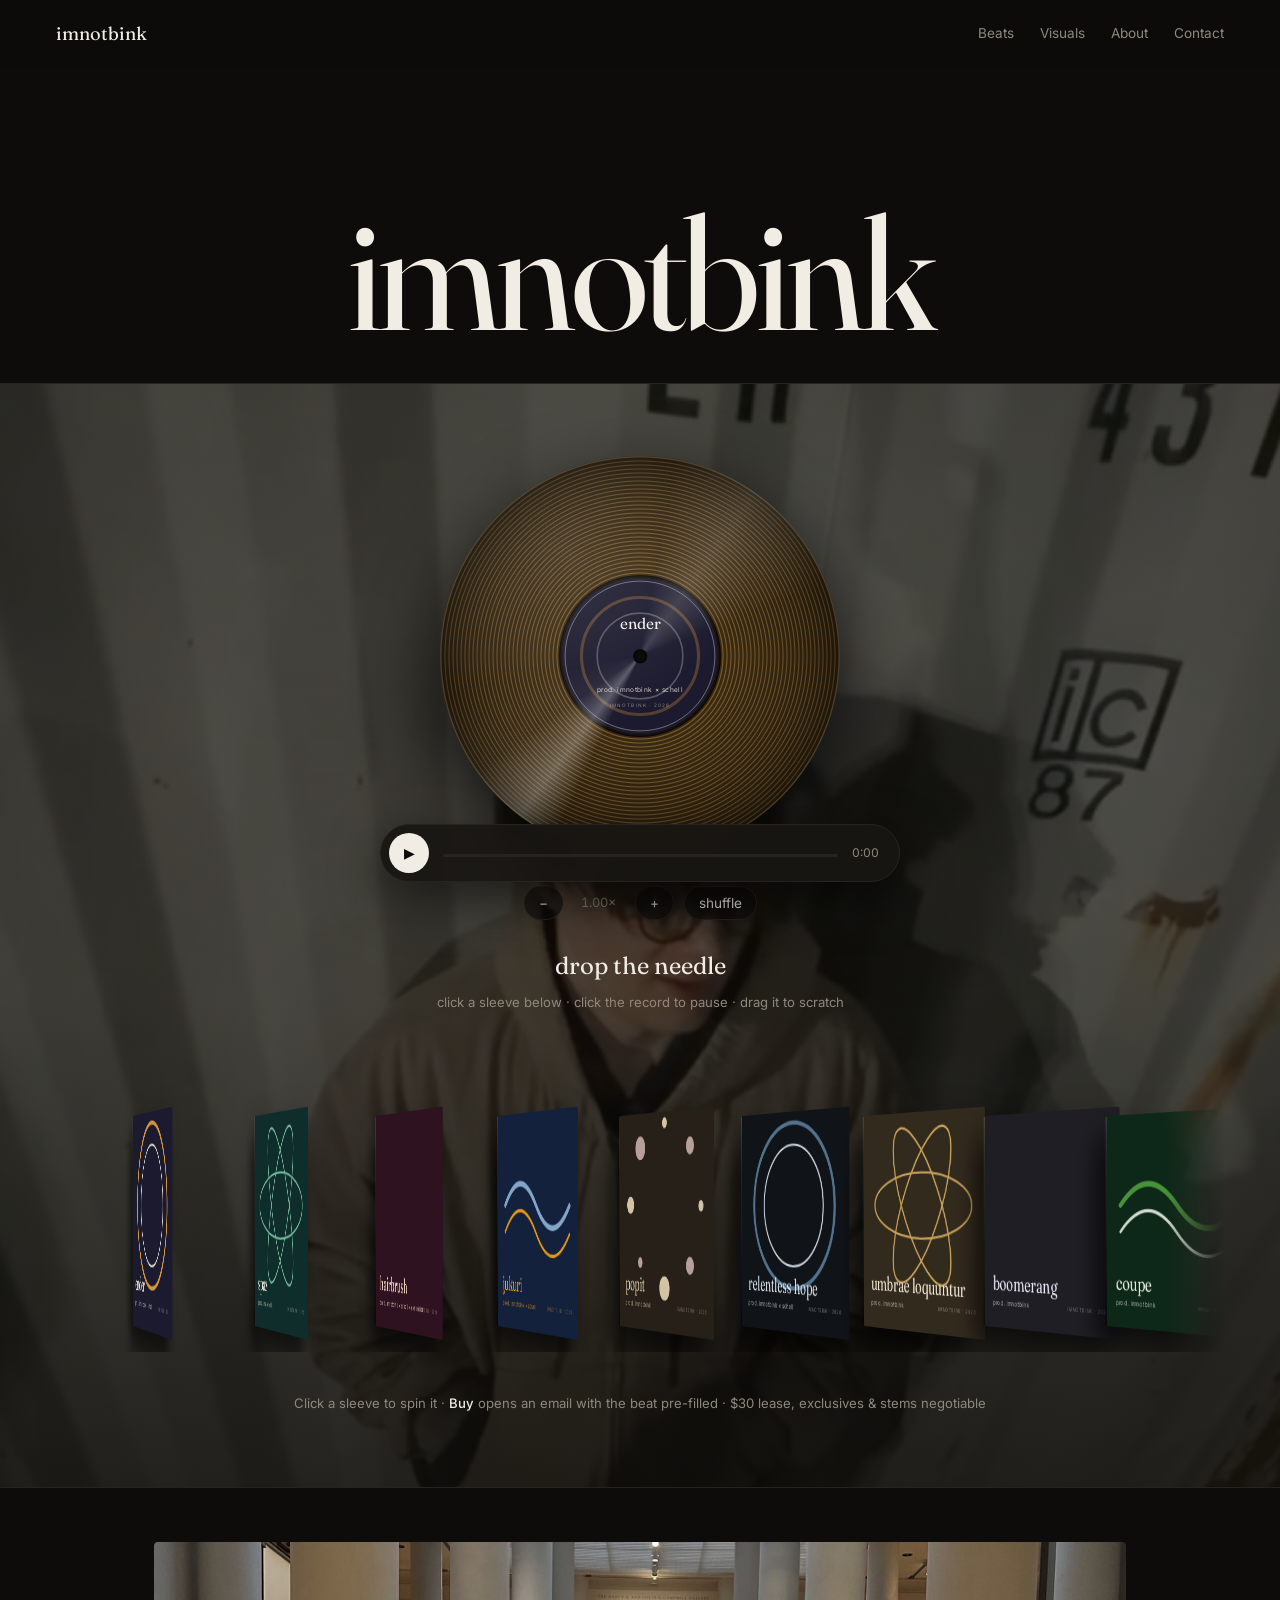
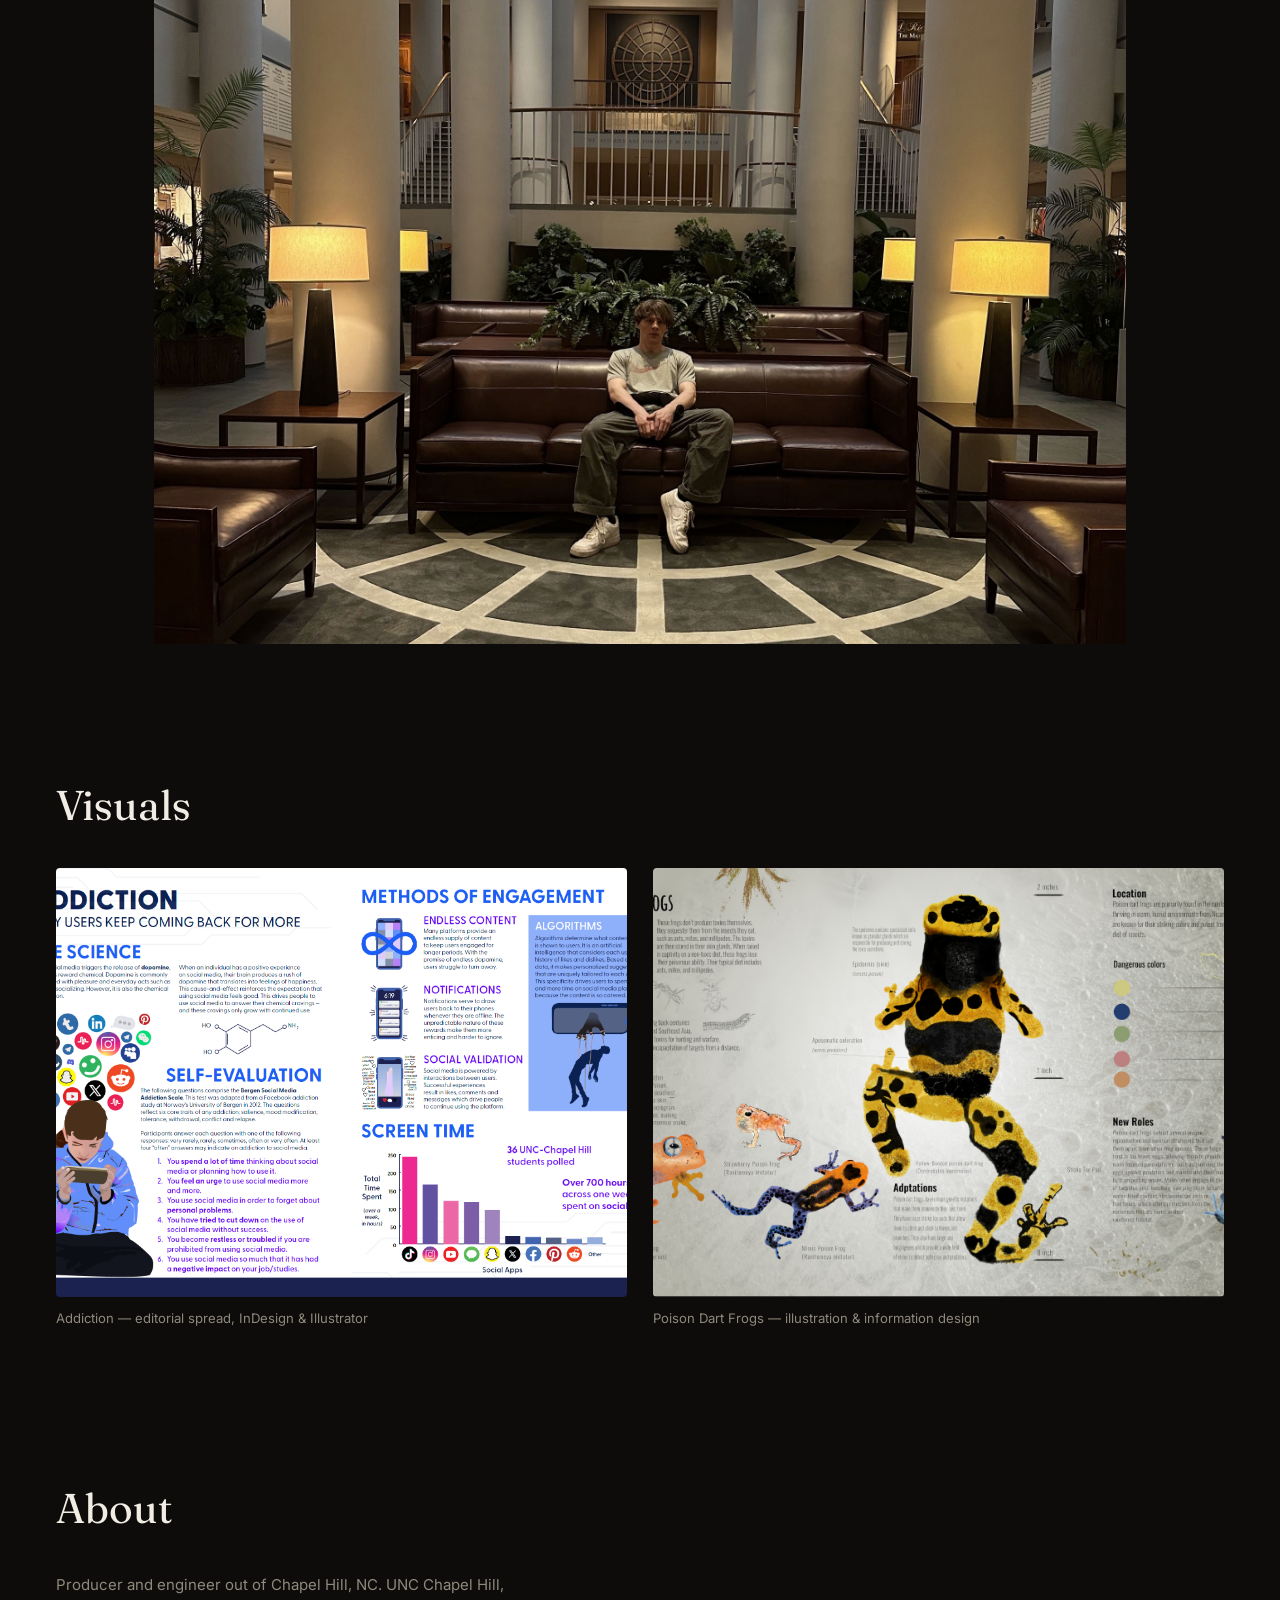
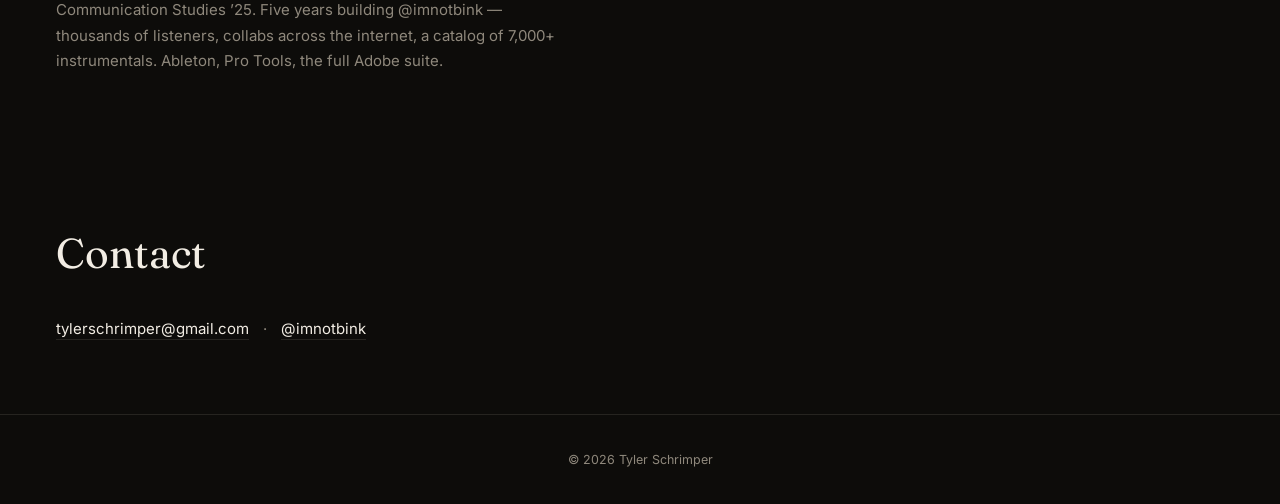
==== commit bd068b79: "Parallax photo layer + colored vinyl pressings with static sheen - Container photo moved to a .stage" ====
--- a/index.html
+++ b/index.html
@@ -27,9 +27,13 @@
   </header>
 
   <section id="beats" class="section beats-stage">
+    <div class="stage-bg" aria-hidden="true"></div>
     <div class="turntable">
       <div class="vinyl" id="vinyl">
-        <div class="vinyl-label" id="vinylLabel"></div>
+        <div class="platter" id="platter">
+          <div class="vinyl-label" id="vinylLabel"></div>
+        </div>
+        <div class="vinyl-sheen" aria-hidden="true"></div>
       </div>
       <div class="deck-controls">
         <button class="deck-btn" id="speedDown" aria-label="Slow down">−</button>
--- a/style.css
+++ b/style.css
@@ -53,38 +53,84 @@
 
 .beats-stage {
   position: relative;
-  background:
-    linear-gradient(rgba(13, 12, 10, 0.55), rgba(13, 12, 10, 0.68) 55%, rgba(13, 12, 10, 0.92)),
-    url("img/container.jpg") center 30% / cover no-repeat;
+  overflow: clip; /* clips like hidden but doesn't become a scroll container,
+                     which would break the view() parallax timeline */
   border-block: 1px solid var(--line);
 }
+/* parallax photo layer — oversized so it can drift as you scroll */
+.stage-bg {
+  position: absolute;
+  inset: -14% 0;
+  background: url("img/container.jpg") center 30% / cover no-repeat;
+  will-change: transform;
+  z-index: 0;
+}
+/* scroll-driven parallax (compositor); JS fallback covers older browsers */
+@supports (animation-timeline: view()) {
+  .stage-bg {
+    animation: bg-drift linear both;
+    animation-timeline: view();
+  }
+  @keyframes bg-drift {
+    from { transform: translateY(-70px); }
+    to { transform: translateY(70px); }
+  }
+}
+.stage-bg::after {
+  content: "";
+  position: absolute; inset: 0;
+  background: linear-gradient(rgba(13, 12, 10, 0.55), rgba(13, 12, 10, 0.65) 55%, rgba(13, 12, 10, 0.92));
+}
+.beats-stage > :not(.stage-bg) { position: relative; z-index: 1; }
 
 .turntable {
   text-align: center;
 }
 .vinyl {
+  --tint: #6b5ce8;
   position: relative;
   width: min(400px, 78vw);
   aspect-ratio: 1;
   margin: 0 auto;
   border-radius: 50%;
-  background:
-    radial-gradient(circle at 34% 26%, rgba(255, 255, 255, 0.14), transparent 42%),
-    radial-gradient(circle at 70% 78%, rgba(255, 255, 255, 0.05), transparent 40%),
-    repeating-radial-gradient(circle, #101010 0px, #101010 2px, #1b1b1b 3px, #101010 4px),
-    #101010;
-  box-shadow: 0 26px 70px rgba(0, 0, 0, 0.75), inset 0 0 2px rgba(255, 255, 255, 0.25);
-}
-.vinyl {
+  box-shadow: 0 26px 70px rgba(0, 0, 0, 0.75);
   cursor: grab;
   touch-action: none;
   user-select: none;
   -webkit-user-select: none;
+}
+.vinyl.scratching { cursor: grabbing; }
+
+/* the platter is what rotates — a colored pressing tinted per beat */
+.platter {
+  position: absolute; inset: 0;
+  border-radius: 50%;
+  background:
+    repeating-radial-gradient(circle,
+      rgba(0, 0, 0, 0.5) 0px, rgba(0, 0, 0, 0.5) 2px,
+      rgba(255, 255, 255, 0.06) 3px, rgba(0, 0, 0, 0.45) 4px),
+    radial-gradient(circle,
+      color-mix(in srgb, var(--tint) 60%, #0b0b0b) 0%,
+      color-mix(in srgb, var(--tint) 38%, #0a0a0a) 55%,
+      color-mix(in srgb, var(--tint) 16%, #060606) 100%);
   will-change: transform;
 }
-.vinyl.spinning { animation: spin var(--spin-dur, 1.8s) linear infinite; }
+.platter.spinning { animation: spin var(--spin-dur, 1.8s) linear infinite; }
 @keyframes spin { to { transform: rotate(360deg); } }
-.vinyl.scratching { cursor: grabbing; animation: none; }
+.vinyl.scratching .platter { animation: none; }
+
+/* static light — reflections don't rotate with the record */
+.vinyl-sheen {
+  position: absolute; inset: 0;
+  border-radius: 50%;
+  pointer-events: none;
+  background:
+    conic-gradient(from 205deg,
+      transparent 0deg, rgba(255, 255, 255, 0.28) 12deg, rgba(255, 255, 255, 0.05) 30deg, transparent 55deg,
+      transparent 165deg, rgba(255, 255, 255, 0.14) 190deg, transparent 225deg),
+    radial-gradient(circle at 32% 24%, rgba(255, 255, 255, 0.12), transparent 45%);
+  box-shadow: inset 0 0 2px rgba(255, 255, 255, 0.3), inset 0 0 40px rgba(0, 0, 0, 0.35);
+}
 
 .deck-controls {
   display: flex; align-items: center; justify-content: center; gap: 10px;
@@ -137,6 +183,7 @@
   display: flex; align-items: center; justify-content: center; gap: 14px;
   margin-top: 14px;
 }
+.now-buy[hidden] { display: none; }
 #nowPrice { color: var(--muted); font-size: 0.9rem; }
 .beat-buy {
   border: 1px solid var(--line);
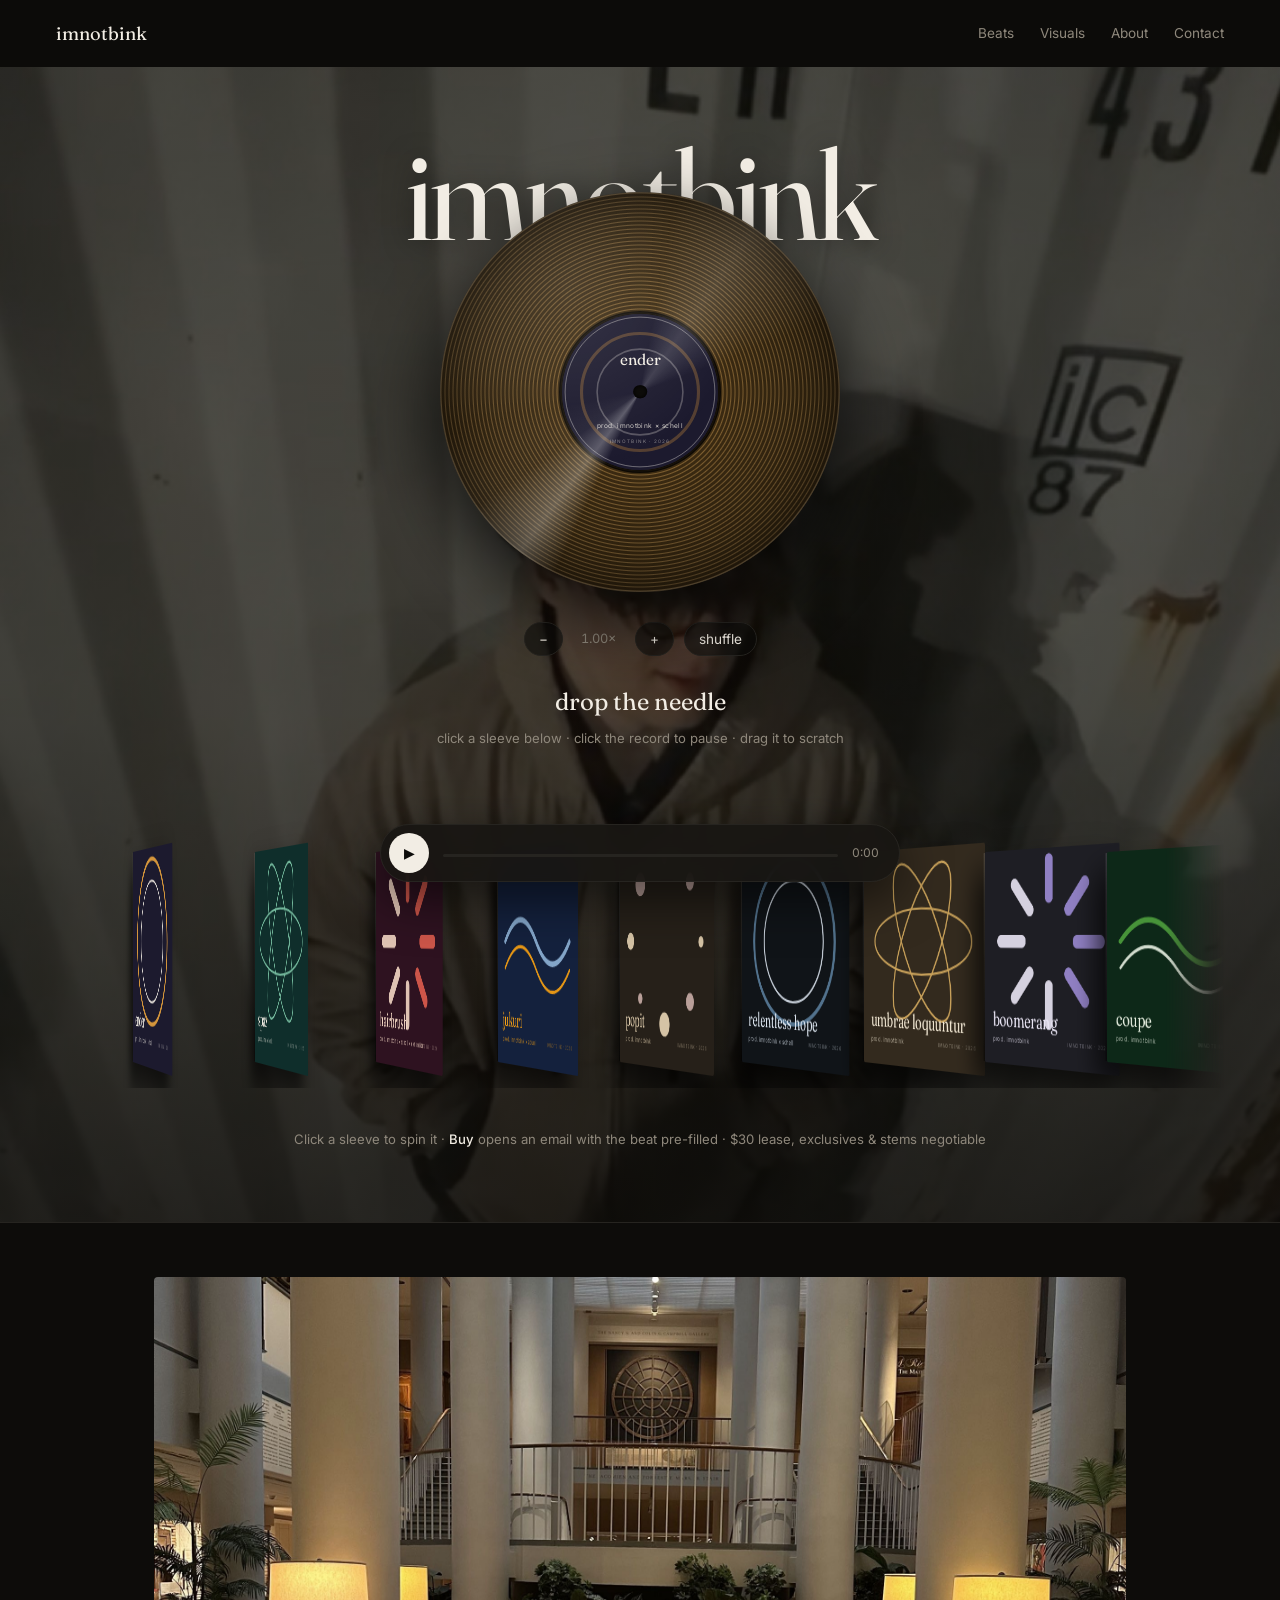
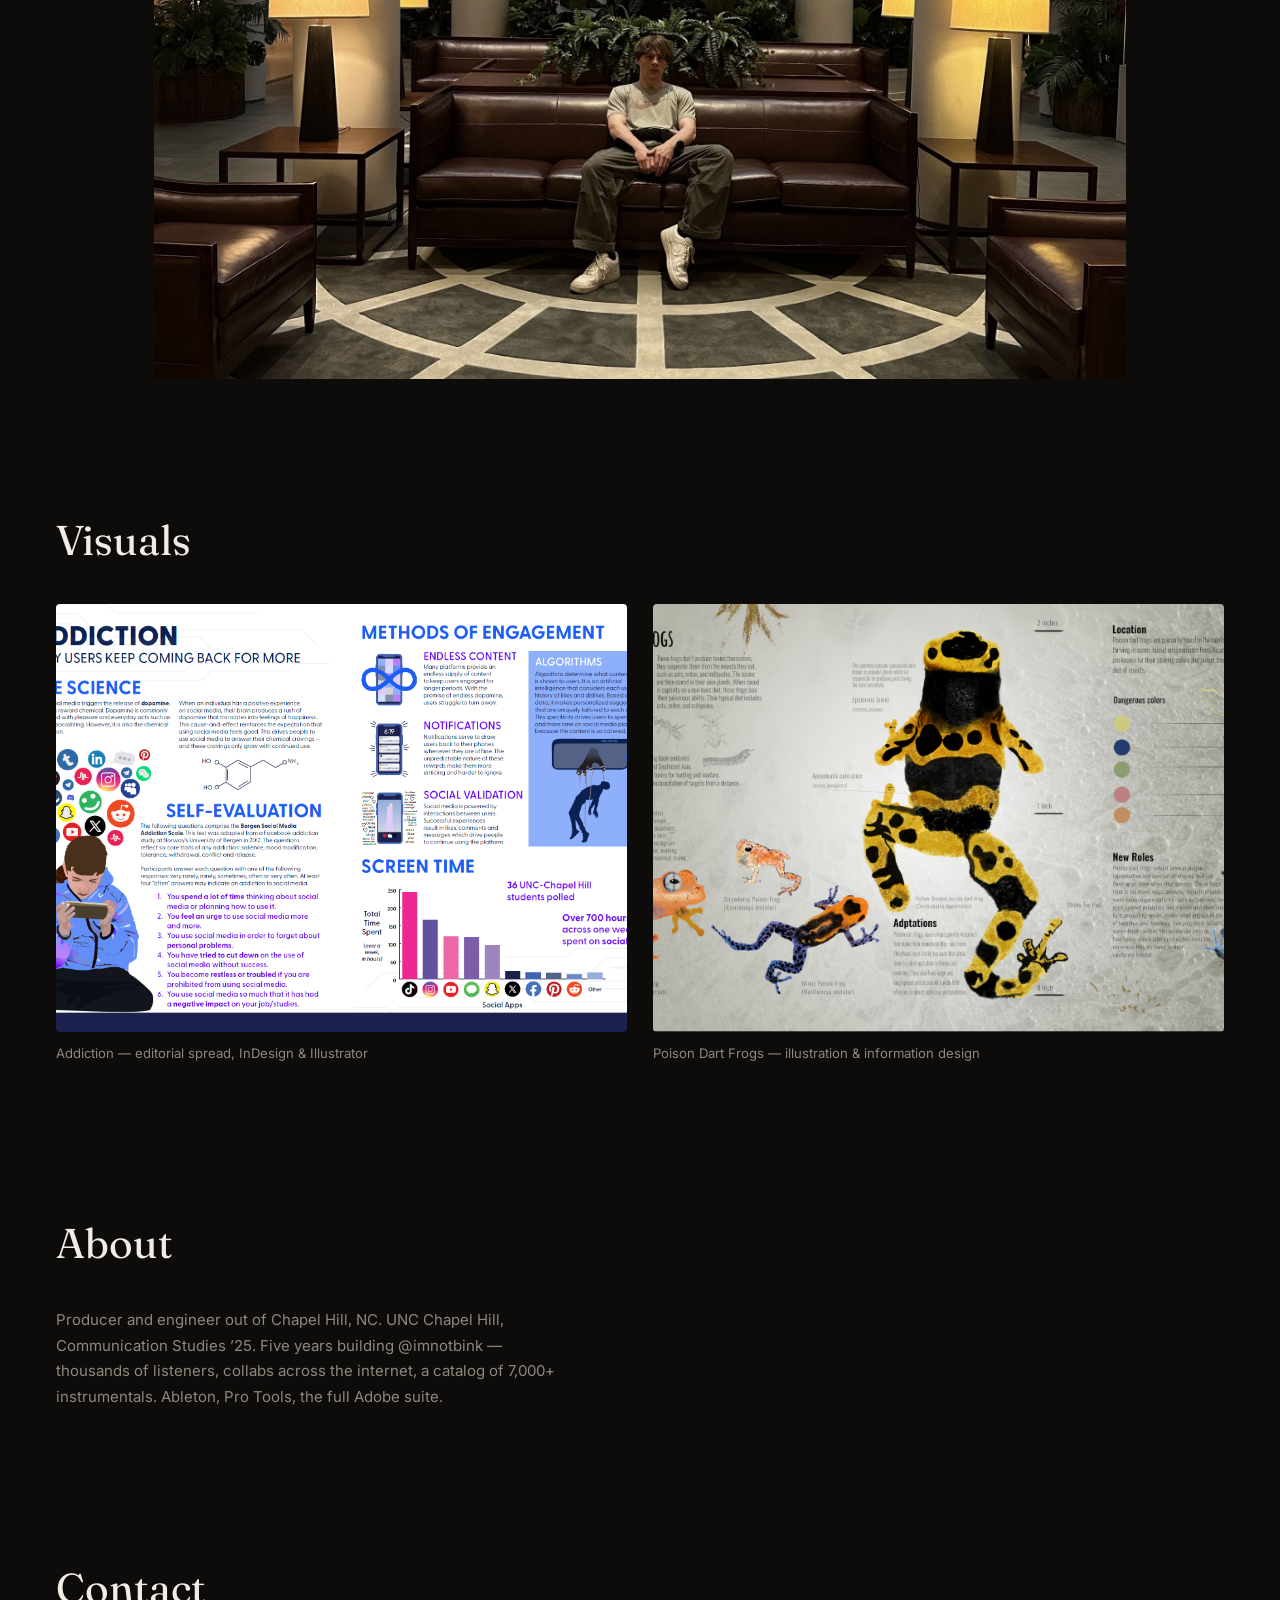
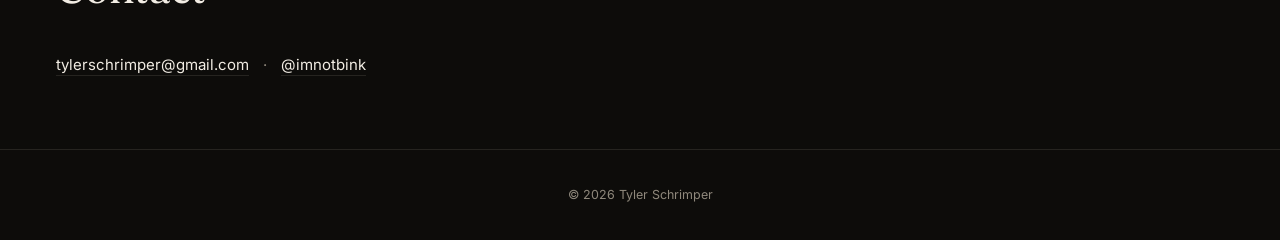
==== commit 2695ef63: "Merge hero into beats stage, Floema-style: vinyl breaks through the wordmark - Standalone hero remov" ====
--- a/index.html
+++ b/index.html
@@ -22,12 +22,9 @@
     </div>
   </nav>
 
-  <header class="hero" id="top">
-    <h1>imnotbink</h1>
-  </header>
-
-  <section id="beats" class="section beats-stage">
+  <section id="beats" class="section beats-stage" >
     <div class="stage-bg" aria-hidden="true"></div>
+    <h1 class="wordmark" id="top">imnotbink</h1>
     <div class="turntable">
       <div class="vinyl" id="vinyl">
         <div class="platter" id="platter">
--- a/style.css
+++ b/style.css
@@ -37,15 +37,18 @@
 .nav-links a { color: var(--muted); font-size: 0.85rem; }
 .nav-links a:hover { color: var(--text); }
 
-/* ---------- hero ---------- */
-.hero {
+/* ---------- wordmark: sits behind the deck, Floema-style ---------- */
+.wordmark {
   text-align: center;
-  padding: clamp(70px, 14vh, 150px) 20px 30px;
-}
-.hero h1 {
-  font-size: clamp(4rem, 14vw, 10rem);
+  font-size: clamp(3.2rem, 10.5vw, 8rem);
   line-height: 1;
   letter-spacing: -0.03em;
+  position: relative;
+  z-index: 1;
+  /* the record rides up over the bottom half of the type */
+  margin-bottom: -0.52em;
+  pointer-events: none;
+  text-shadow: 0 2px 30px rgba(0, 0, 0, 0.45);
 }
 
 /* ---------- beats: turntable + crate ---------- */
@@ -55,7 +58,8 @@
   position: relative;
   overflow: clip; /* clips like hidden but doesn't become a scroll container,
                      which would break the view() parallax timeline */
-  border-block: 1px solid var(--line);
+  border-bottom: 1px solid var(--line);
+  padding-top: clamp(40px, 7vh, 80px);
 }
 /* parallax photo layer — oversized so it can drift as you scroll */
 .stage-bg {
@@ -85,6 +89,7 @@
 
 .turntable {
   text-align: center;
+  z-index: 2; /* deck rides over the wordmark */
 }
 .vinyl {
   --tint: #6b5ce8;
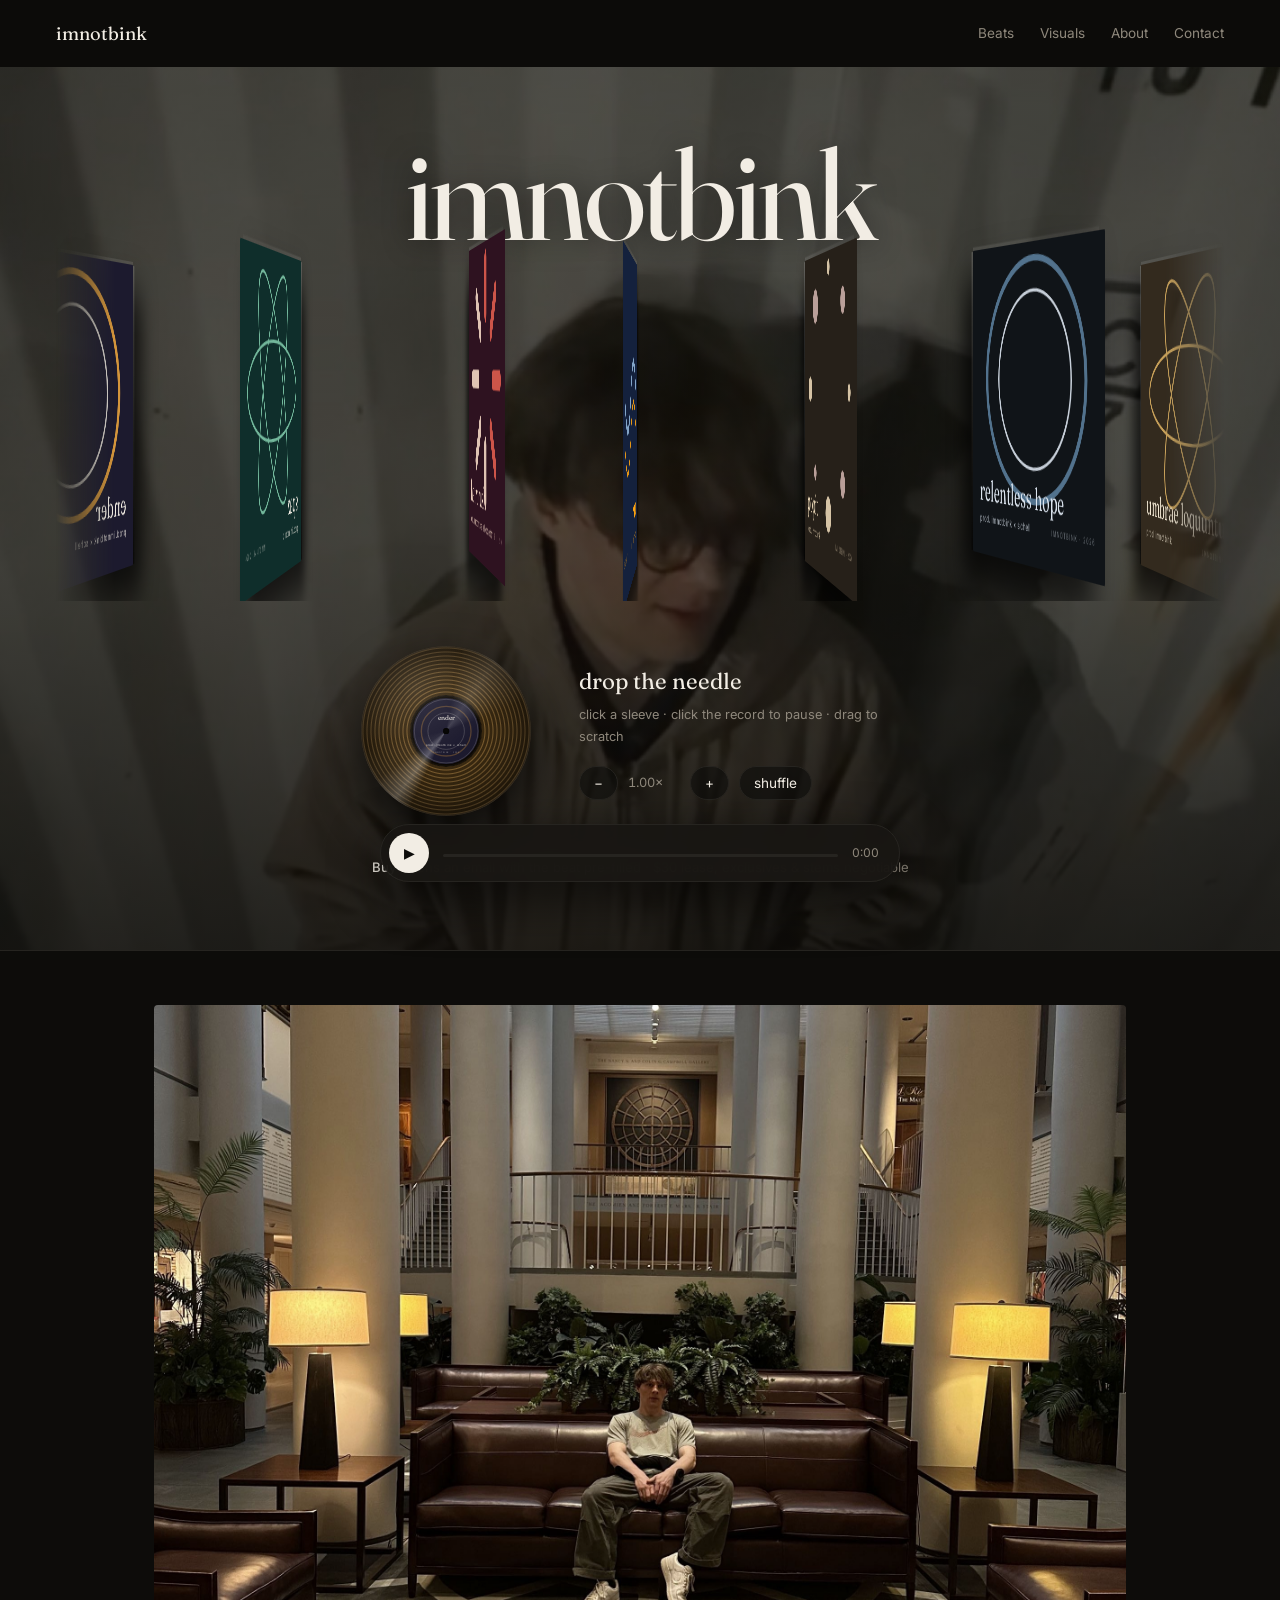
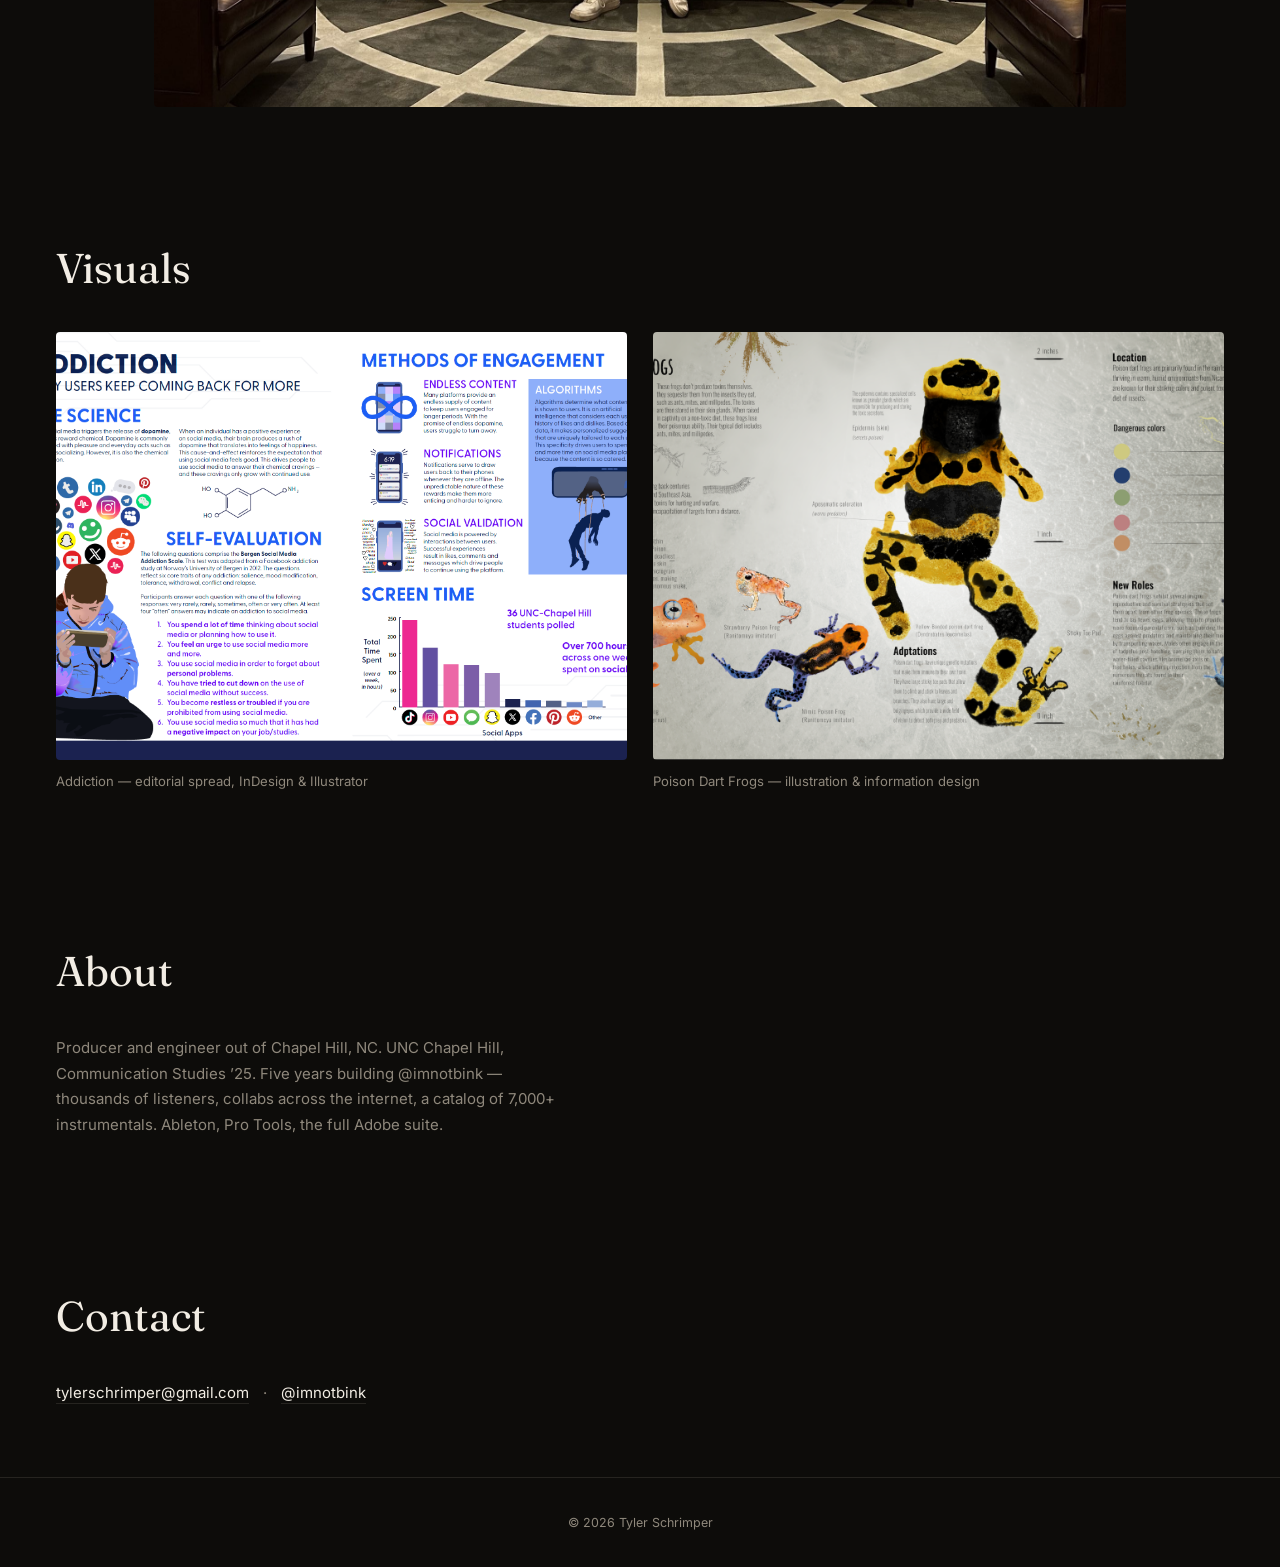
==== commit 351ccaa7: "Rack becomes the centerpiece; vinyl shrinks to a mini now-playing deck - Sleeve rack moves directly " ====
--- a/index.html
+++ b/index.html
@@ -25,6 +25,9 @@
   <section id="beats" class="section beats-stage" >
     <div class="stage-bg" aria-hidden="true"></div>
     <h1 class="wordmark" id="top">imnotbink</h1>
+    <div class="rack-wrap">
+      <div class="rack" id="rack"></div>
+    </div>
     <div class="turntable">
       <div class="vinyl" id="vinyl">
         <div class="platter" id="platter">
@@ -32,25 +35,24 @@
         </div>
         <div class="vinyl-sheen" aria-hidden="true"></div>
       </div>
-      <div class="deck-controls">
-        <button class="deck-btn" id="speedDown" aria-label="Slow down">−</button>
-        <span class="deck-speed" id="speedLabel">1.00×</span>
-        <button class="deck-btn" id="speedUp" aria-label="Speed up">+</button>
-        <button class="deck-btn deck-shuffle" id="shuffleBtn" aria-pressed="false">shuffle</button>
-      </div>
-      <div class="now">
-        <div class="now-title" id="nowTitle">drop the needle</div>
-        <div class="now-credit" id="nowCredit">click a sleeve below · click the record to pause · drag it to scratch</div>
-        <div class="now-buy" id="nowBuy" hidden>
-          <span id="nowPrice"></span>
-          <a class="beat-buy" id="nowBuyLink" href="#">Buy this beat</a>
+      <div class="deck-side">
+        <div class="now">
+          <div class="now-title" id="nowTitle">drop the needle</div>
+          <div class="now-credit" id="nowCredit">click a sleeve · click the record to pause · drag to scratch</div>
+          <div class="now-buy" id="nowBuy" hidden>
+            <span id="nowPrice"></span>
+            <a class="beat-buy" id="nowBuyLink" href="#">Buy this beat</a>
+          </div>
+        </div>
+        <div class="deck-controls">
+          <button class="deck-btn" id="speedDown" aria-label="Slow down">−</button>
+          <span class="deck-speed" id="speedLabel">1.00×</span>
+          <button class="deck-btn" id="speedUp" aria-label="Speed up">+</button>
+          <button class="deck-btn deck-shuffle" id="shuffleBtn" aria-pressed="false">shuffle</button>
         </div>
       </div>
     </div>
-    <div class="rack-wrap">
-      <div class="rack" id="rack"></div>
-    </div>
-    <p class="note">Click a sleeve to spin it · <b>Buy</b> opens an email with the beat pre-filled · $30 lease, exclusives &amp; stems negotiable</p>
+    <p class="note"><b>Buy</b> opens an email with the beat pre-filled · $30 lease, exclusives &amp; stems negotiable</p>
   </section>
 
   <section id="photo" class="photo-block">
--- a/style.css
+++ b/style.css
@@ -45,8 +45,8 @@
   letter-spacing: -0.03em;
   position: relative;
   z-index: 1;
-  /* the record rides up over the bottom half of the type */
-  margin-bottom: -0.52em;
+  /* the rack rides up over the bottom of the type, Foliom-style */
+  margin-bottom: -0.34em;
   pointer-events: none;
   text-shadow: 0 2px 30px rgba(0, 0, 0, 0.45);
 }
@@ -87,23 +87,29 @@
 }
 .beats-stage > :not(.stage-bg) { position: relative; z-index: 1; }
 
+/* compact now-playing deck under the rack */
 .turntable {
-  text-align: center;
-  z-index: 2; /* deck rides over the wordmark */
+  display: flex;
+  align-items: center;
+  justify-content: center;
+  gap: clamp(24px, 4vw, 48px);
+  margin-top: clamp(30px, 5vh, 55px);
+  text-align: left;
 }
 .vinyl {
   --tint: #6b5ce8;
   position: relative;
-  width: min(400px, 78vw);
+  flex: none;
+  width: min(170px, 42vw);
   aspect-ratio: 1;
-  margin: 0 auto;
-  border-radius: 50%;
-  box-shadow: 0 26px 70px rgba(0, 0, 0, 0.75);
+  border-radius: 50%;
+  box-shadow: 0 18px 45px rgba(0, 0, 0, 0.7);
   cursor: grab;
   touch-action: none;
   user-select: none;
   -webkit-user-select: none;
 }
+.deck-side { max-width: 340px; }
 .vinyl.scratching { cursor: grabbing; }
 
 /* the platter is what rotates — a colored pressing tinted per beat */
@@ -138,8 +144,8 @@
 }
 
 .deck-controls {
-  display: flex; align-items: center; justify-content: center; gap: 10px;
-  margin-top: 30px;
+  display: flex; align-items: center; gap: 10px;
+  margin-top: 18px;
 }
 .deck-btn {
   border: 1px solid var(--line);
@@ -181,12 +187,11 @@
   box-shadow: inset 0 0 4px #000;
 }
 
-.now { margin-top: 26px; }
-.now-title { font-family: "Fraunces", Georgia, serif; font-size: 1.5rem; }
-.now-credit { color: var(--muted); font-size: 0.82rem; margin-top: 4px; }
+.now-title { font-family: "Fraunces", Georgia, serif; font-size: 1.4rem; }
+.now-credit { color: var(--muted); font-size: 0.8rem; margin-top: 4px; }
 .now-buy {
-  display: flex; align-items: center; justify-content: center; gap: 14px;
-  margin-top: 14px;
+  display: flex; align-items: center; gap: 14px;
+  margin-top: 12px;
 }
 .now-buy[hidden] { display: none; }
 #nowPrice { color: var(--muted); font-size: 0.9rem; }
@@ -199,12 +204,13 @@
 }
 .beat-buy:hover { background: var(--text); color: var(--bg); border-color: var(--text); }
 
-/* ---------- fanned sleeve rack (Foliom-style) ---------- */
+/* ---------- fanned sleeve rack — THE centerpiece (Foliom-style) ---------- */
 .rack-wrap {
-  margin-top: clamp(40px, 7vh, 80px);
+  position: relative;
+  z-index: 2; /* rides over the wordmark */
   overflow-x: auto;
   overflow-y: hidden;
-  padding: 40px 6vw 26px;
+  padding: 46px 6vw 40px;
   scrollbar-width: thin;
   scrollbar-color: var(--line) transparent;
   /* fade the row edges */
@@ -216,39 +222,53 @@
   align-items: flex-end;
   width: max-content;
   margin: 0 auto;
-  perspective: 1400px;
-  perspective-origin: 50% 40%;
+  perspective: 1100px;
+  perspective-origin: 50% 35%;
 }
 .sleeve {
+  --lean: -42deg;
+  --lift: 0px;
   position: relative;
   flex: none;
-  width: clamp(150px, 17vw, 210px);
+  width: clamp(210px, 24vw, 300px);
   aspect-ratio: 1;
-  margin-right: calc(clamp(150px, 17vw, 210px) * -0.42);
+  margin-right: calc(clamp(210px, 24vw, 300px) * -0.44);
   cursor: pointer;
-  transform: rotateY(-42deg);
+  transform: rotateY(var(--lean)) translateY(var(--lift));
   transform-style: preserve-3d;
   transform-origin: left center;
-  transition: transform 0.4s cubic-bezier(0.2, 0.8, 0.2, 1), z-index 0s 0.1s;
+  transition: transform 0.45s cubic-bezier(0.2, 0.8, 0.2, 1);
   z-index: 1;
-  filter: drop-shadow(-18px 22px 18px rgba(0, 0, 0, 0.65));
-}
+  filter: drop-shadow(-24px 30px 22px rgba(0, 0, 0, 0.7));
+}
+/* stagger like books pulled half out of a shelf */
+.sleeve:nth-child(3n)   { --lean: -36deg; --lift: -10px; }
+.sleeve:nth-child(3n+1) { --lean: -45deg; --lift: 4px; }
 .sleeve:last-child { margin-right: 0; }
 .sleeve:hover, .sleeve.playing {
-  transform: rotateY(-12deg) translateY(-22px) translateZ(60px);
+  transform: rotateY(-6deg) translateY(-30px) translateZ(90px);
   z-index: 10;
-  transition-delay: 0s;
 }
 .sleeve svg { width: 100%; height: 100%; display: block; border-radius: 2px; }
-/* sleeve edge — fake cardboard depth */
+/* cardboard depth: spine edge... */
 .sleeve::before {
   content: "";
   position: absolute;
-  left: -7px; top: 1px; bottom: 1px;
-  width: 7px;
-  background: linear-gradient(rgba(255, 255, 255, 0.12), rgba(0, 0, 0, 0.4));
-  transform: rotateY(-70deg);
+  left: -13px; top: 1px; bottom: 1px;
+  width: 13px;
+  background: linear-gradient(rgba(255, 255, 255, 0.16), rgba(0, 0, 0, 0.45));
+  transform: rotateY(-72deg);
   transform-origin: right center;
+}
+/* ...and a top edge so the box reads as an object */
+.sleeve::after {
+  content: "";
+  position: absolute;
+  left: 0; right: 12px; top: -11px;
+  height: 11px;
+  background: linear-gradient(90deg, rgba(255, 255, 255, 0.1), rgba(255, 255, 255, 0.04));
+  transform: rotateX(72deg);
+  transform-origin: center bottom;
 }
 .sleeve-caption {
   position: absolute;
@@ -324,6 +344,14 @@
 .pb-progress { height: 100%; width: 0; background: var(--text); border-radius: 999px; }
 #pbTime { color: var(--muted); font-size: 0.75rem; font-variant-numeric: tabular-nums; }
 
-@media (max-width: 640px) {
+@media (max-width: 700px) {
   .nav-links a:not(:first-child) { display: none; }
-}
+  /* gentler fan on small screens so covers stay readable */
+  .sleeve { --lean: -26deg; margin-right: calc(clamp(210px, 24vw, 300px) * -0.3); }
+  .sleeve:nth-child(3n)   { --lean: -22deg; }
+  .sleeve:nth-child(3n+1) { --lean: -28deg; }
+  .rack { perspective: 900px; }
+  .turntable { flex-direction: column; text-align: center; gap: 20px; }
+  .deck-side { max-width: none; }
+  .now-buy, .deck-controls { justify-content: center; }
+}
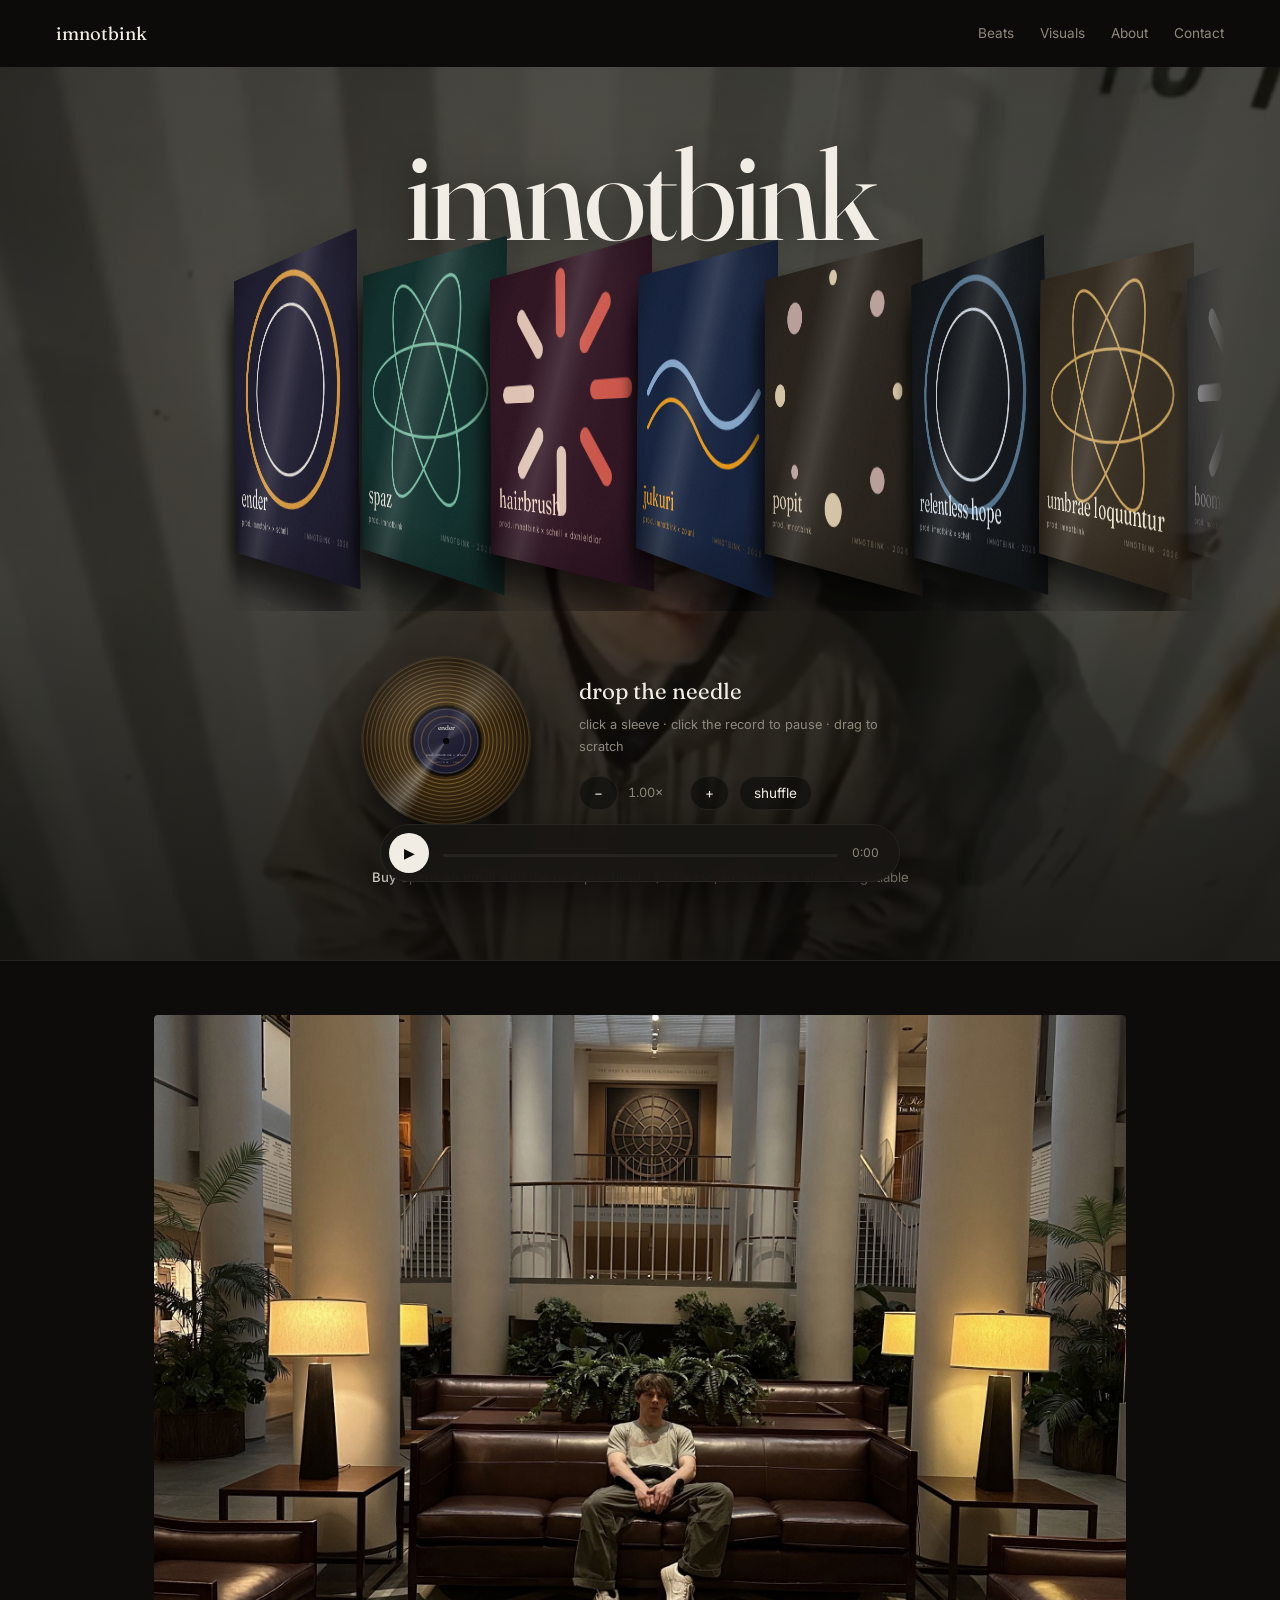
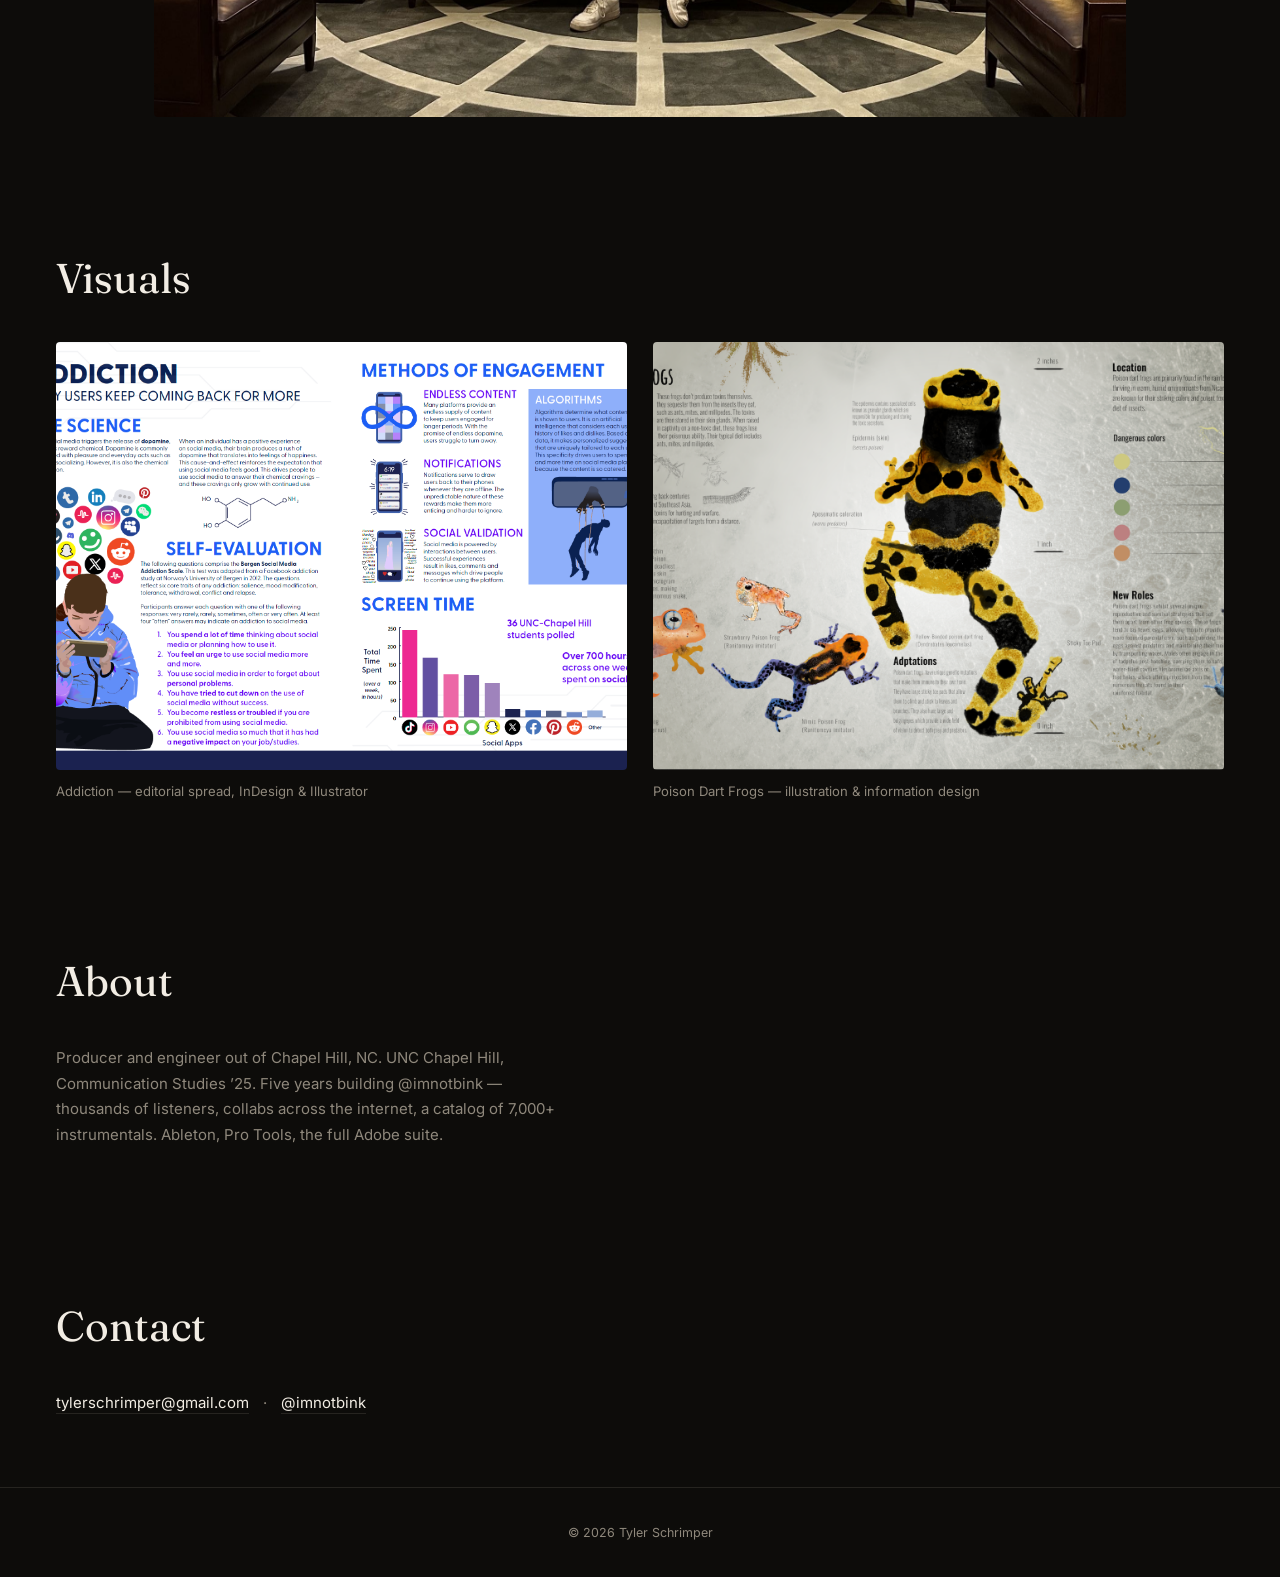
==== commit c95b1f3e: "Decoded waveform scrubber in the deck: rAF-driven playhead + frame-coalesced drag seeks" ====
--- a/index.html
+++ b/index.html
@@ -39,6 +39,10 @@
         <div class="now">
           <div class="now-title" id="nowTitle">drop the needle</div>
           <div class="now-credit" id="nowCredit">click a sleeve · click the record to pause · drag to scratch</div>
+          <div class="wave-wrap" id="waveWrap" hidden>
+            <canvas id="wave" aria-label="Waveform — drag to scrub"></canvas>
+            <span class="wave-hover-time" id="waveHoverTime" hidden>0:00</span>
+          </div>
           <div class="now-buy" id="nowBuy" hidden>
             <span id="nowPrice"></span>
             <a class="beat-buy" id="nowBuyLink" href="#">Buy this beat</a>
--- a/style.css
+++ b/style.css
@@ -189,6 +189,42 @@
 
 .now-title { font-family: "Fraunces", Georgia, serif; font-size: 1.4rem; }
 .now-credit { color: var(--muted); font-size: 0.8rem; margin-top: 4px; }
+/* ---------- waveform scrubber ---------- */
+.wave-wrap {
+  position: relative;
+  margin-top: 14px;
+  height: 54px;
+}
+.wave-wrap[hidden] { display: none; }
+#wave {
+  width: 100%; height: 100%;
+  display: block;
+  cursor: ew-resize;
+  touch-action: none; /* pointer events own the gesture — no scroll fights */
+}
+#wave.loading {
+  background: linear-gradient(90deg, var(--line) 25%, rgba(255,255,255,0.09) 50%, var(--line) 75%);
+  background-size: 200% 100%;
+  animation: wave-shimmer 1.1s linear infinite;
+  border-radius: 3px;
+  opacity: 0.5;
+}
+@keyframes wave-shimmer { to { background-position: -200% 0; } }
+.wave-hover-time {
+  position: absolute;
+  top: -20px; left: 0;
+  transform: translateX(-50%);
+  font-size: 0.7rem;
+  color: var(--muted);
+  font-variant-numeric: tabular-nums;
+  background: rgba(13, 12, 10, 0.85);
+  padding: 1px 6px;
+  border-radius: 999px;
+  border: 1px solid var(--line);
+  pointer-events: none;
+  white-space: nowrap;
+}
+
 .now-buy {
   display: flex; align-items: center; gap: 14px;
   margin-top: 12px;
@@ -222,53 +258,96 @@
   align-items: flex-end;
   width: max-content;
   margin: 0 auto;
-  perspective: 1100px;
-  perspective-origin: 50% 35%;
+  /* NOTE: no shared perspective — with a row this wide, cards far from the
+     vanishing point flip past 90° and show mirrored backfaces. Each sleeve
+     carries its own perspective() so every card leans identically. */
 }
 .sleeve {
-  --lean: -42deg;
+  --lean: -63deg;      /* per-card jitter set inline from JS */
+  --tilt: 0deg;
   --lift: 0px;
+  --lean-scale: 1;
   position: relative;
   flex: none;
-  width: clamp(210px, 24vw, 300px);
+  width: clamp(220px, 25vw, 310px);
   aspect-ratio: 1;
-  margin-right: calc(clamp(210px, 24vw, 300px) * -0.44);
+  margin-right: calc(clamp(220px, 25vw, 310px) * -0.56);
   cursor: pointer;
-  transform: rotateY(var(--lean)) translateY(var(--lift));
+  transform: perspective(1000px)
+             rotateY(calc(var(--lean) * var(--lean-scale)))
+             rotateZ(var(--tilt))
+             translateY(var(--lift));
   transform-style: preserve-3d;
-  transform-origin: left center;
-  transition: transform 0.45s cubic-bezier(0.2, 0.8, 0.2, 1);
+  transform-origin: center center;
+  /* one springy arc: reads as lift-then-turn, reverses cleanly */
+  transition: transform 0.55s cubic-bezier(0.3, 1.2, 0.3, 1);
   z-index: 1;
-  filter: drop-shadow(-24px 30px 22px rgba(0, 0, 0, 0.7));
-}
-/* stagger like books pulled half out of a shelf */
-.sleeve:nth-child(3n)   { --lean: -36deg; --lift: -10px; }
-.sleeve:nth-child(3n+1) { --lean: -45deg; --lift: 4px; }
+  filter: drop-shadow(-20px 28px 20px rgba(0, 0, 0, 0.7));
+  /* glossy floor */
+  -webkit-box-reflect: below 8px linear-gradient(transparent 78%, rgba(255, 255, 255, 0.10));
+}
 .sleeve:last-child { margin-right: 0; }
+/* hover / playing: the box lifts out of the row and swings flat to face the user */
 .sleeve:hover, .sleeve.playing {
-  transform: rotateY(-6deg) translateY(-30px) translateZ(90px);
+  transform: perspective(1000px) rotateY(0deg) rotateZ(0deg) translateY(-46px) translateZ(60px);
   z-index: 10;
 }
-.sleeve svg { width: 100%; height: 100%; display: block; border-radius: 2px; }
-/* cardboard depth: spine edge... */
-.sleeve::before {
-  content: "";
-  position: absolute;
-  left: -13px; top: 1px; bottom: 1px;
-  width: 13px;
-  background: linear-gradient(rgba(255, 255, 255, 0.16), rgba(0, 0, 0, 0.45));
-  transform: rotateY(-72deg);
+
+/* ---- the sleeve is a real box: front/back/spine/top/bottom faces ---- */
+.box {
+  position: absolute; inset: 0;
+  transform-style: preserve-3d;
+}
+.face { position: absolute; backface-visibility: hidden; }
+.face.front {
+  inset: 0;
+  transform: translateZ(16px);
+  overflow: hidden;
+  border-radius: 2px;
+}
+.face.front svg { width: 100%; height: 100%; display: block; }
+.gloss {
+  position: absolute; inset: 0;
+  pointer-events: none;
+  background: linear-gradient(115deg,
+    transparent 30%, rgba(255, 255, 255, 0.13) 45%,
+    rgba(255, 255, 255, 0.03) 55%, transparent 70%);
+}
+.face.back {
+  inset: 0;
+  transform: rotateY(180deg);
+  border-radius: 2px;
+}
+.face.spine {
+  right: 0; top: 0; bottom: 0;
+  width: 16px;
+  transform: rotateY(90deg);
   transform-origin: right center;
-}
-/* ...and a top edge so the box reads as an object */
-.sleeve::after {
-  content: "";
-  position: absolute;
-  left: 0; right: 12px; top: -11px;
-  height: 11px;
-  background: linear-gradient(90deg, rgba(255, 255, 255, 0.1), rgba(255, 255, 255, 0.04));
-  transform: rotateX(72deg);
+  display: flex;
+  align-items: flex-start;
+  justify-content: center;
+  padding-top: 14px;
+  writing-mode: vertical-rl;
+  font-family: "Fraunces", Georgia, serif;
+  font-size: 0.78rem;
+  letter-spacing: 0.06em;
+  white-space: nowrap;
+  overflow: hidden;
+  box-shadow: inset -4px 0 7px rgba(0, 0, 0, 0.5), inset 1px 0 0 rgba(255, 255, 255, 0.18);
+}
+.face.top {
+  left: 0; right: 0; top: 0;
+  height: 16px;
+  transform: rotateX(90deg);
+  transform-origin: center top;
+  background: linear-gradient(90deg, rgba(255, 255, 255, 0.14), rgba(255, 255, 255, 0.05));
+}
+.face.bottom {
+  left: 0; right: 0; bottom: 0;
+  height: 16px;
+  transform: rotateX(-90deg);
   transform-origin: center bottom;
+  background: rgba(0, 0, 0, 0.55);
 }
 .sleeve-caption {
   position: absolute;
@@ -346,11 +425,9 @@
 
 @media (max-width: 700px) {
   .nav-links a:not(:first-child) { display: none; }
-  /* gentler fan on small screens so covers stay readable */
-  .sleeve { --lean: -26deg; margin-right: calc(clamp(210px, 24vw, 300px) * -0.3); }
-  .sleeve:nth-child(3n)   { --lean: -22deg; }
-  .sleeve:nth-child(3n+1) { --lean: -28deg; }
-  .rack { perspective: 900px; }
+  /* gentler fan on small screens so covers stay readable
+     (JS sets --lean inline, so scale it instead of overriding) */
+  .sleeve { --lean-scale: 0.74; margin-right: calc(clamp(220px, 25vw, 310px) * -0.42); }
   .turntable { flex-direction: column; text-align: center; gap: 20px; }
   .deck-side { max-width: none; }
   .now-buy, .deck-controls { justify-content: center; }
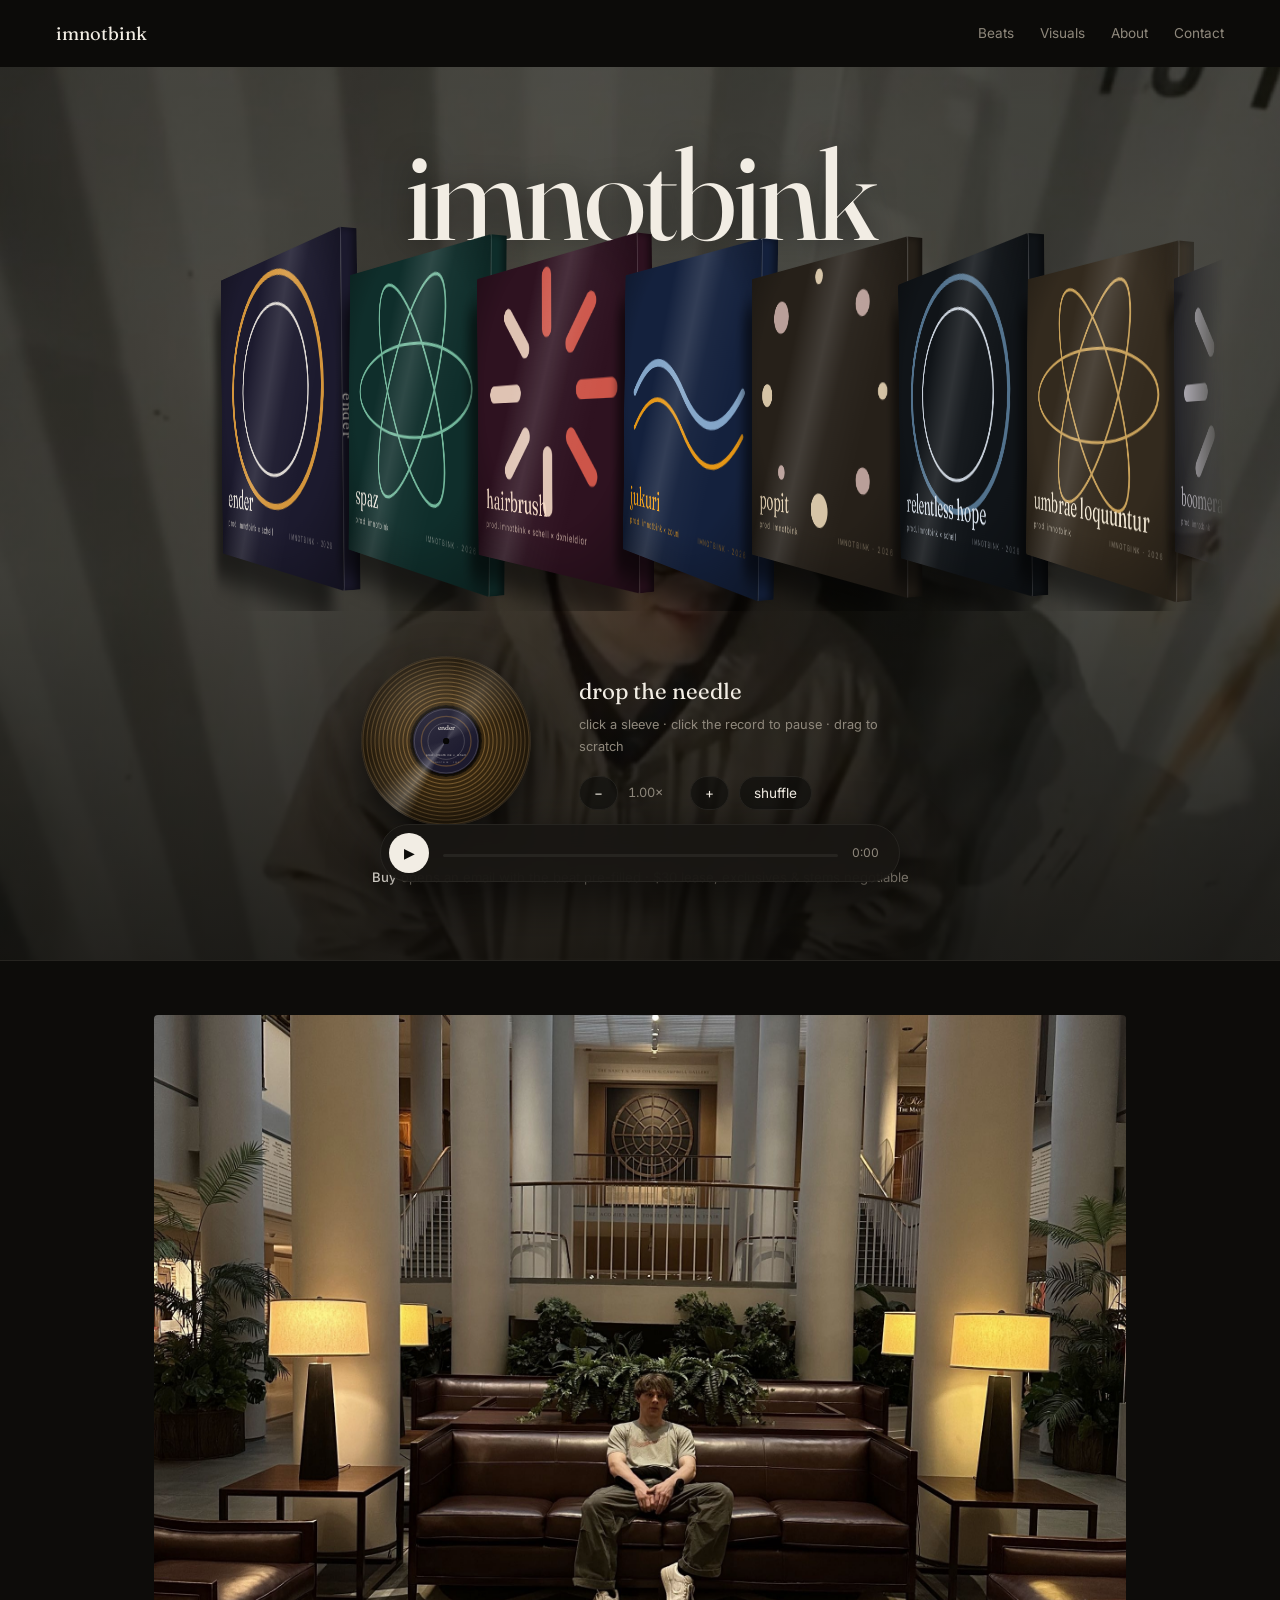
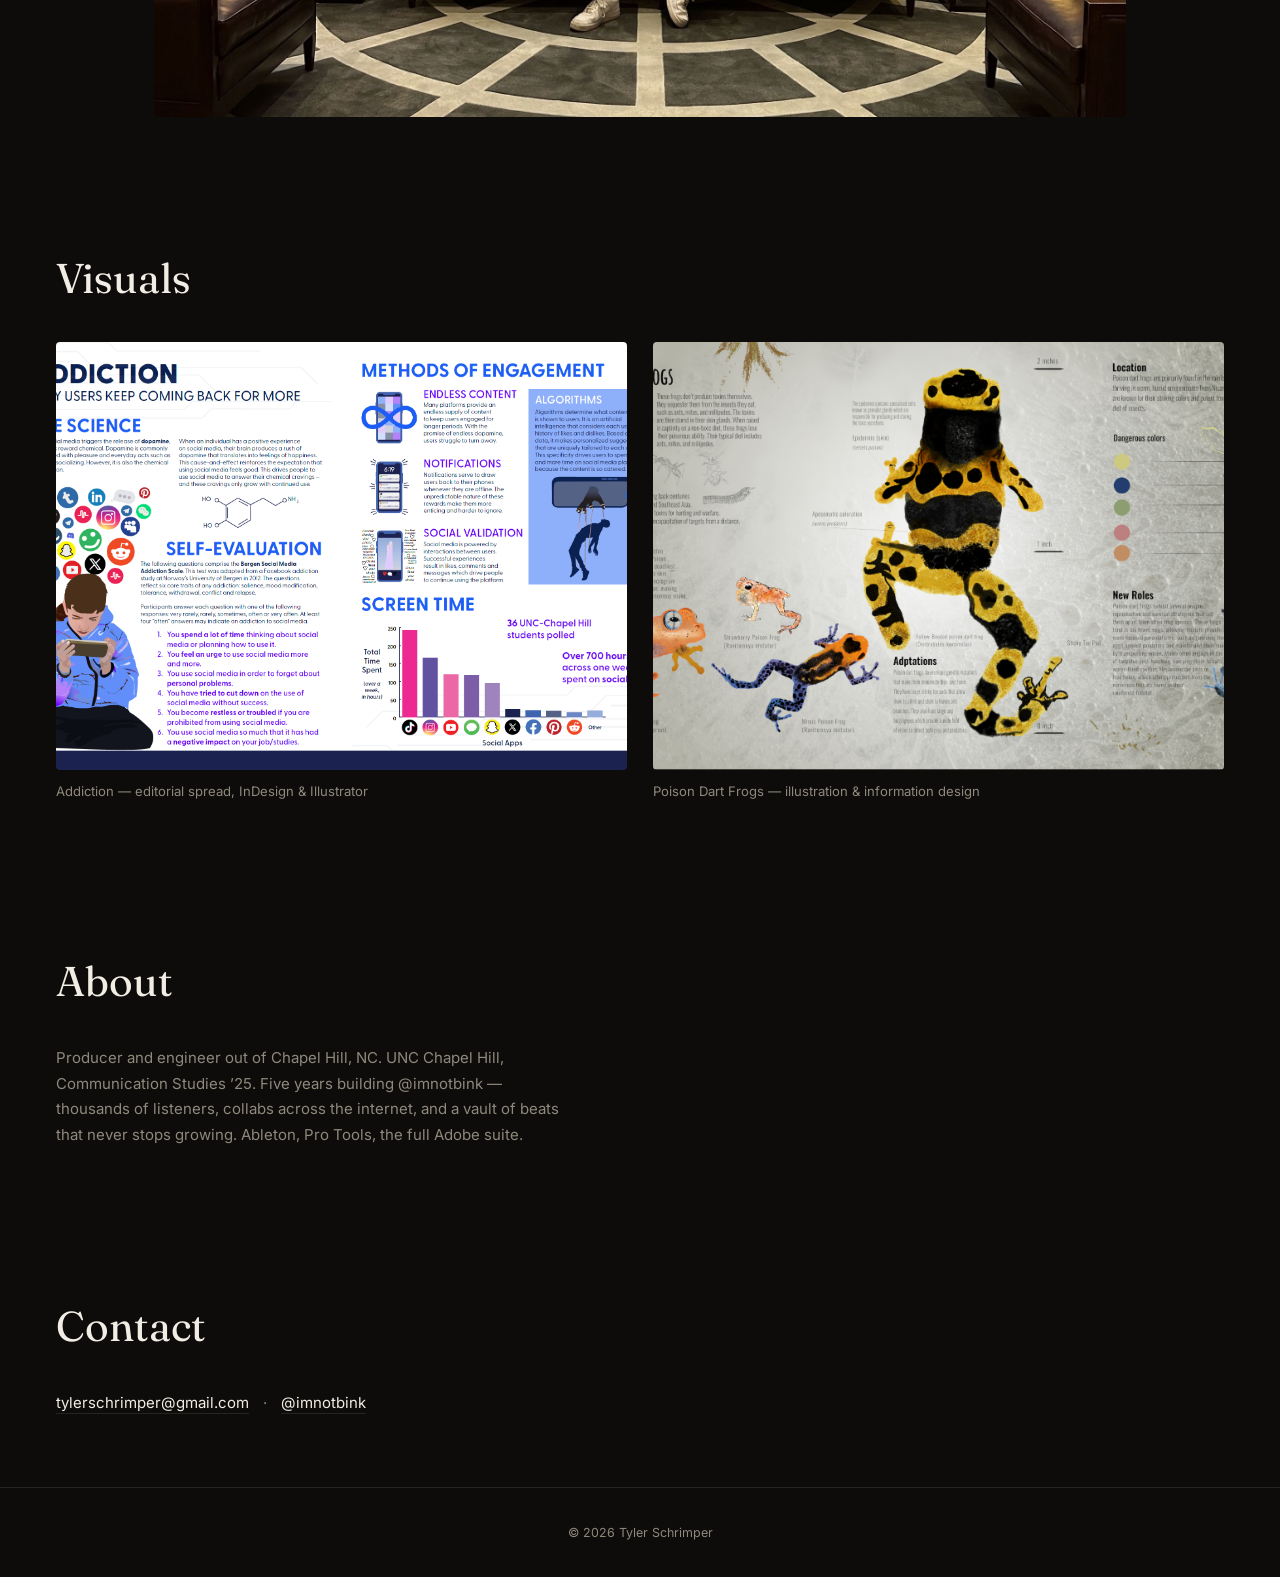
==== commit 667dddd8: "Legible waveform + natural rack scrolling; drop the beat-count claim - Waveform: solid crisp fixed-w" ====
--- a/index.html
+++ b/index.html
@@ -82,8 +82,9 @@
     <p>
       Producer and engineer out of Chapel Hill, NC. UNC Chapel Hill,
       Communication Studies ’25. Five years building @imnotbink —
-      thousands of listeners, collabs across the internet, a catalog of
-      7,000+ instrumentals. Ableton, Pro Tools, the full Adobe suite.
+      thousands of listeners, collabs across the internet, and a vault
+      of beats that never stops growing. Ableton, Pro Tools, the full
+      Adobe suite.
     </p>
   </section>
 
--- a/style.css
+++ b/style.css
@@ -194,6 +194,10 @@
   position: relative;
   margin-top: 14px;
   height: 54px;
+  /* dark plate so the bars read against the bright photo backdrop */
+  background: rgba(13, 12, 10, 0.5);
+  border-radius: 6px;
+  box-shadow: 0 0 0 1px rgba(255, 255, 255, 0.06);
 }
 .wave-wrap[hidden] { display: none; }
 #wave {
@@ -282,9 +286,10 @@
   /* one springy arc: reads as lift-then-turn, reverses cleanly */
   transition: transform 0.55s cubic-bezier(0.3, 1.2, 0.3, 1);
   z-index: 1;
-  filter: drop-shadow(-20px 28px 20px rgba(0, 0, 0, 0.7));
-  /* glossy floor */
-  -webkit-box-reflect: below 8px linear-gradient(transparent 78%, rgba(255, 255, 255, 0.10));
+  /* NOTE: no filter/drop-shadow or box-reflect here — with ~60 cards those
+     force per-frame repaints of the whole row. Shadows live on the faces
+     (plain box-shadow composites for free) so each sleeve stays one GPU layer. */
+  will-change: transform;
 }
 .sleeve:last-child { margin-right: 0; }
 /* hover / playing: the box lifts out of the row and swings flat to face the user */
@@ -304,6 +309,8 @@
   transform: translateZ(16px);
   overflow: hidden;
   border-radius: 2px;
+  /* cheap composited shadow instead of the old row-wide drop-shadow filter */
+  box-shadow: -22px 30px 26px rgba(0, 0, 0, 0.55);
 }
 .face.front svg { width: 100%; height: 100%; display: block; }
 .gloss {
